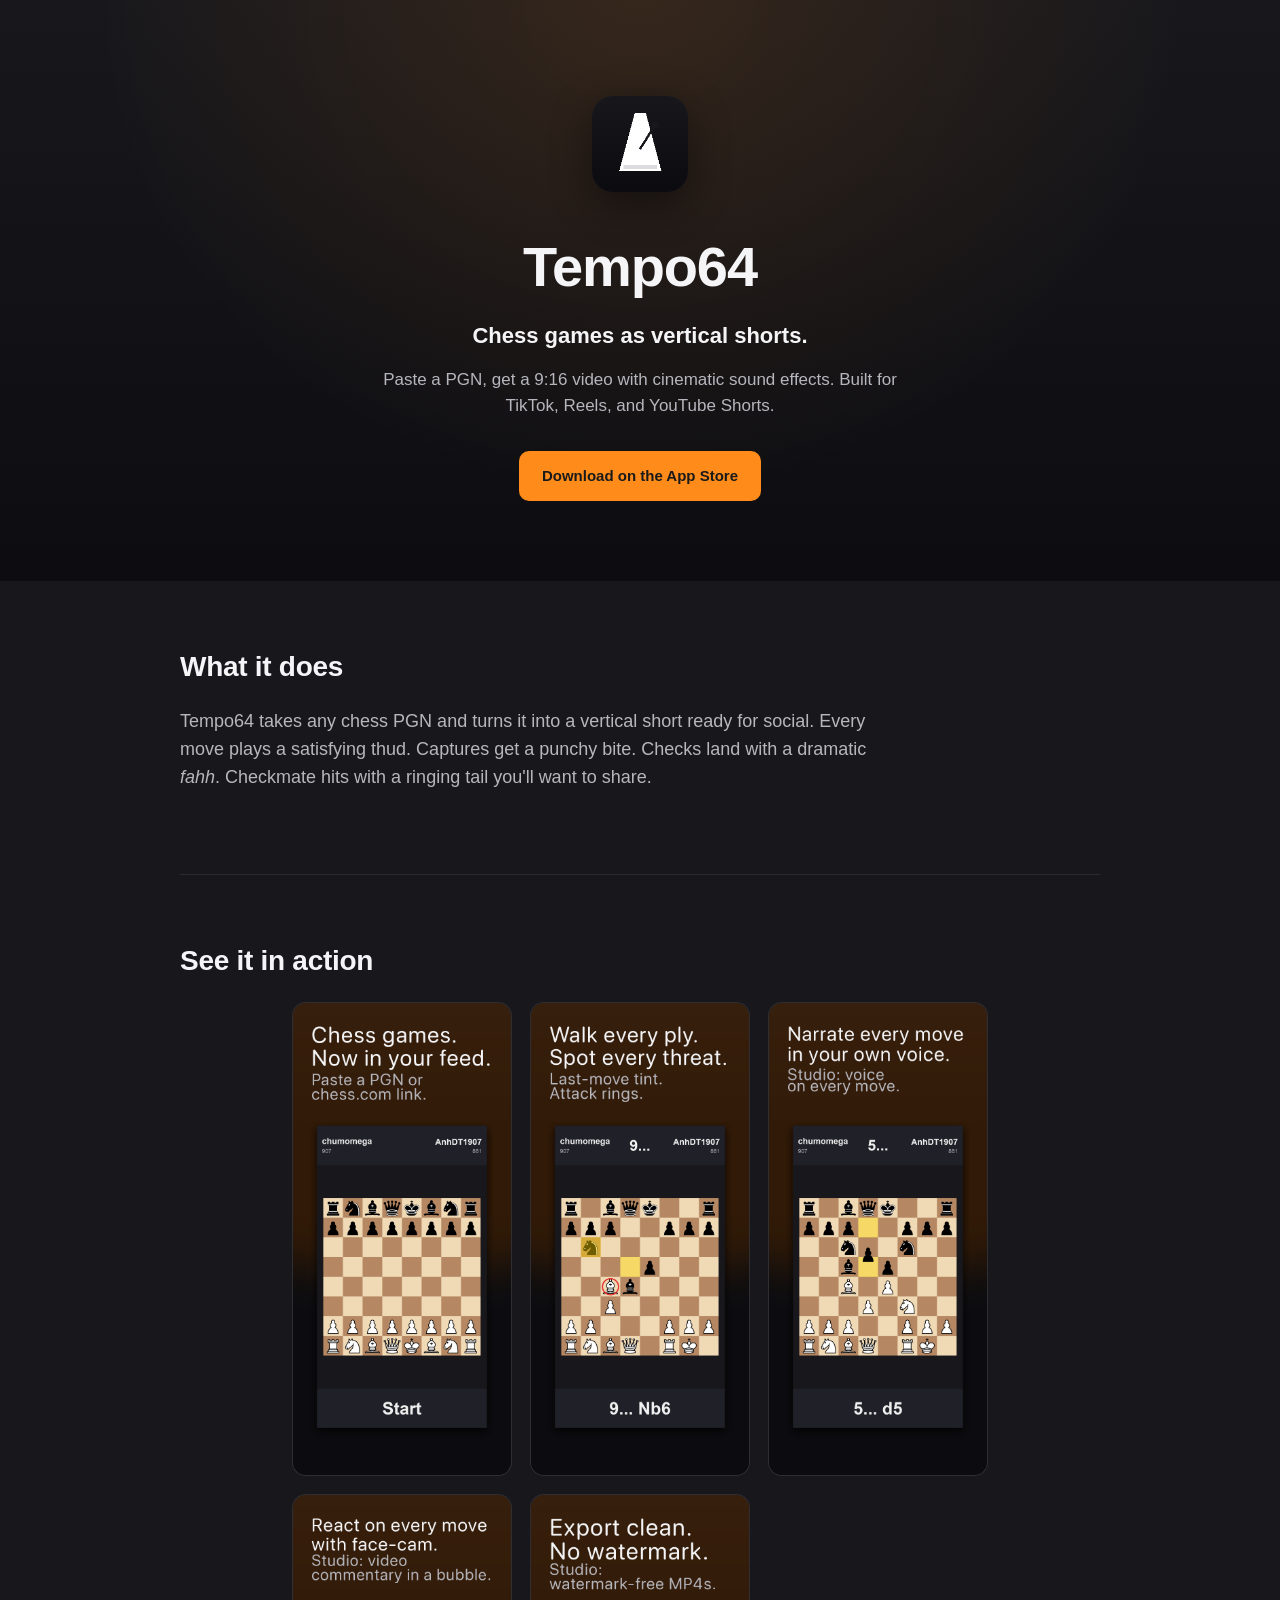
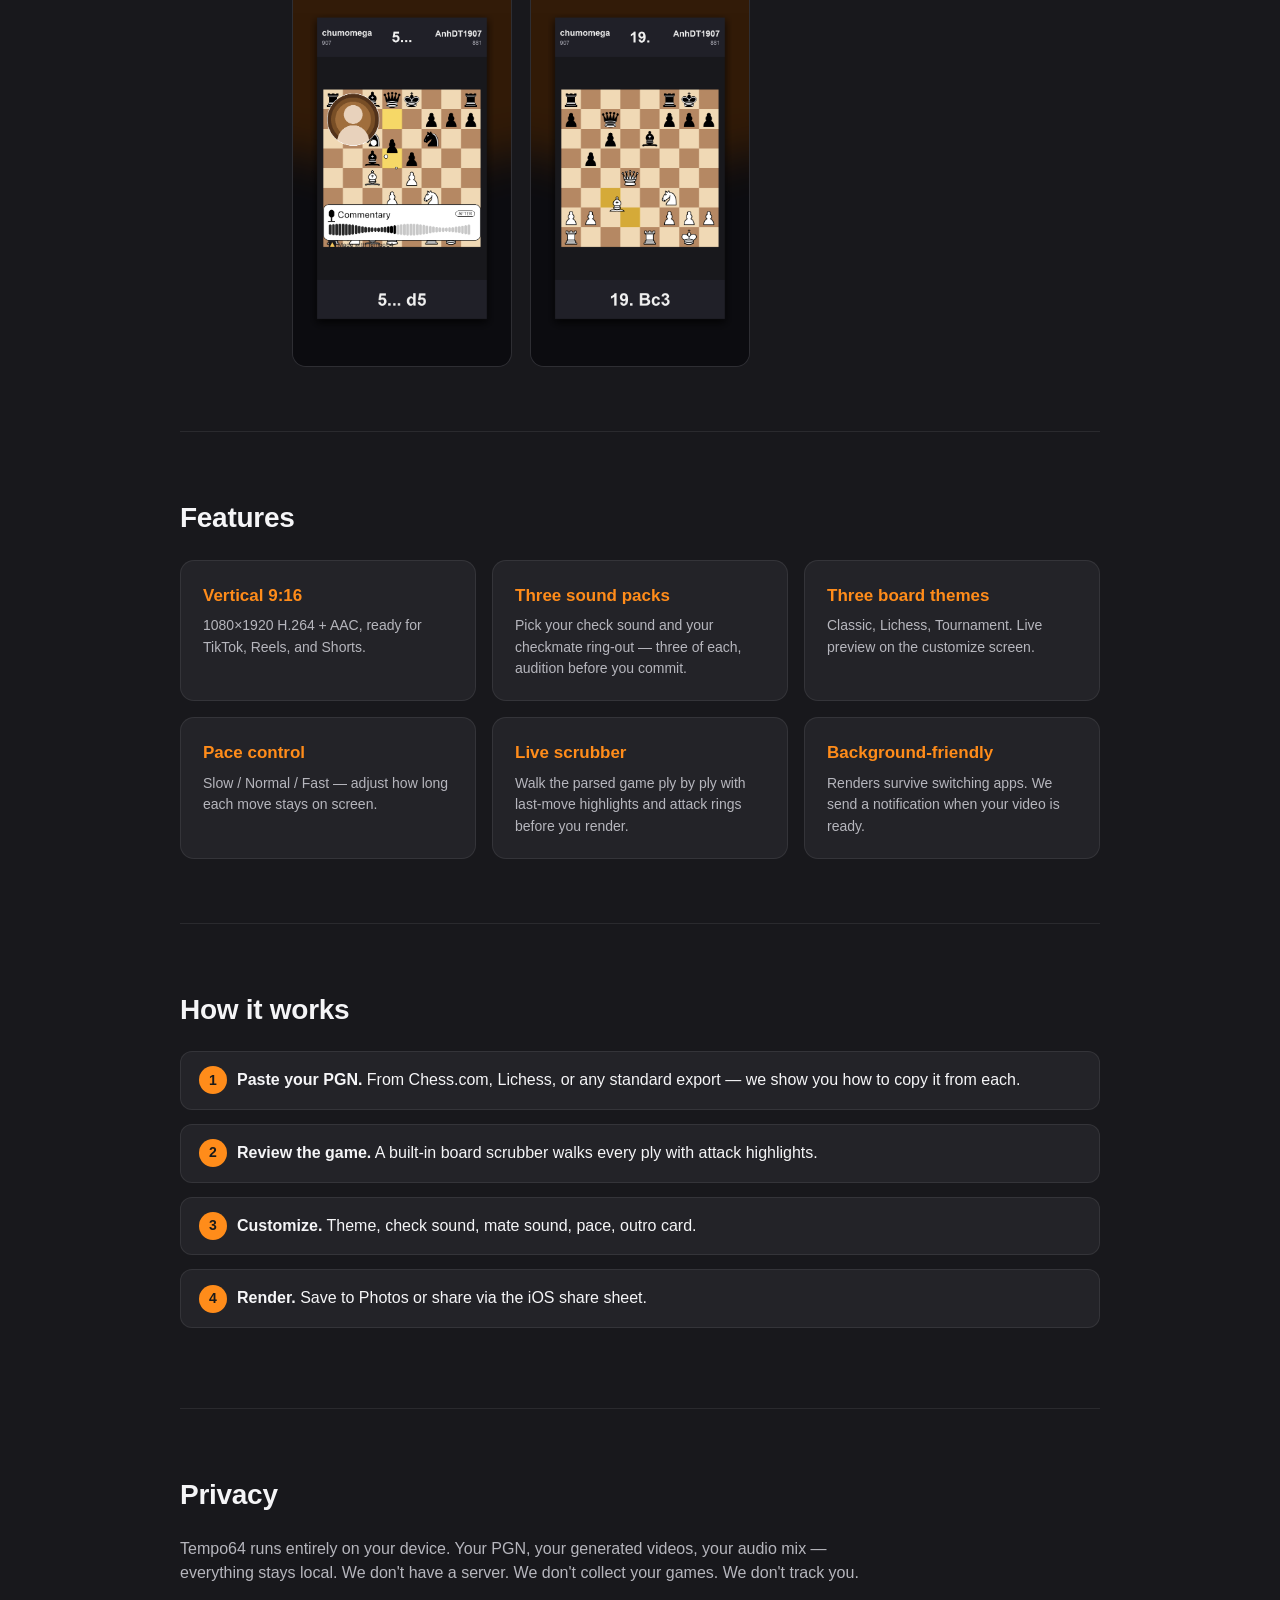
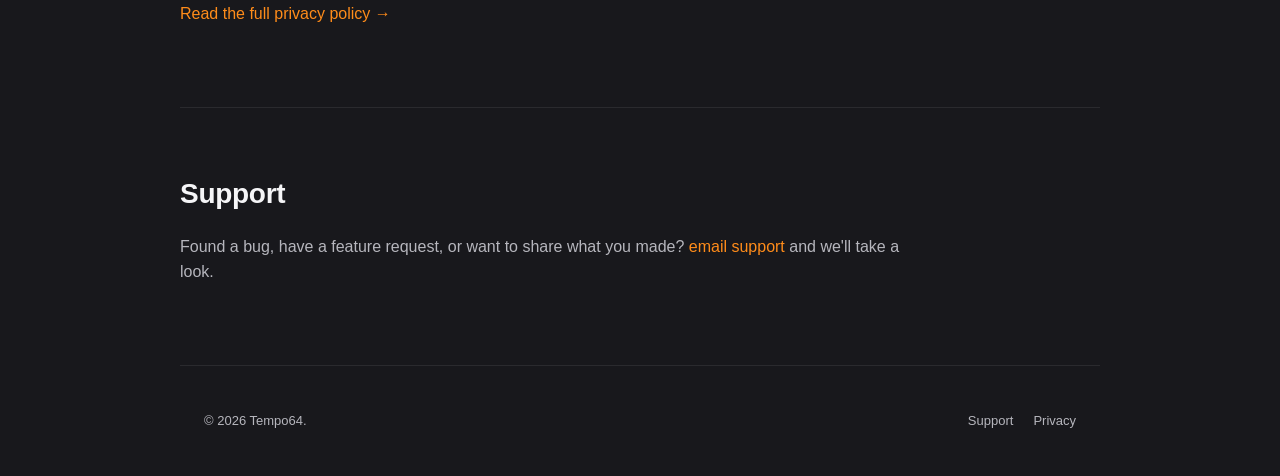
==== index.html @ d5c68d6a "Initial Tempo64 marketing site Migrated from the private tempo-ios repo so GitHub Pages can serve it" ====
<!DOCTYPE html>
<html lang="en">
<head>
  <meta charset="UTF-8" />
  <meta name="viewport" content="width=device-width, initial-scale=1.0" />
  <title>Tempo64 — Chess games as vertical shorts</title>
  <meta name="description" content="Turn any chess PGN into a vertical 9:16 short with cinematic sound effects. Built for TikTok, Reels, and YouTube Shorts." />
  <meta property="og:title" content="Tempo64 — Chess games as vertical shorts" />
  <meta property="og:description" content="Paste a PGN, customize sounds and themes, export to Photos. Make your next checkmate hit different." />
  <meta property="og:type" content="website" />
  <meta property="og:url" content="https://chumomega.github.io/tempo64-webpage/" />
  <meta property="og:image" content="https://chumomega.github.io/tempo64-webpage/screenshots/og-cover.png" />
  <meta name="twitter:card" content="summary_large_image" />
  <meta name="twitter:image" content="https://chumomega.github.io/tempo64-webpage/screenshots/og-cover.png" />
  <link rel="icon" type="image/png" href="icon.png" />
  <link rel="apple-touch-icon" href="icon.png" />
  <link rel="stylesheet" href="style.css" />
</head>
<body>
  <header class="hero">
    <div class="container hero-inner">
      <img class="logo" src="icon.png" alt="Tempo64 app icon" width="96" height="96" />
      <h1>Tempo64</h1>
      <p class="tagline">Chess games as vertical shorts.</p>
      <p class="subtitle">Paste a PGN, get a 9:16 video with cinematic sound effects. Built for TikTok, Reels, and YouTube Shorts.</p>
      <div class="cta-row">
        <a href="https://apps.apple.com/us/app/tempo64/id6764440731" class="btn btn-primary">Download on the App Store</a>
      </div>
    </div>
  </header>

  <main>
    <section class="container section">
      <h2>What it does</h2>
      <p class="lede">
        Tempo64 takes any chess PGN and turns it into a vertical short ready for social.
        Every move plays a satisfying thud. Captures get a punchy bite. Checks land with
        a dramatic <em>fahh</em>. Checkmate hits with a ringing tail you'll want to share.
      </p>
    </section>

    <section class="container section screenshots">
      <h2>See it in action</h2>
      <div class="screenshot-grid">
        <img src="screenshots/iphone-01.png" alt="Chess games. Now in your feed."
             loading="lazy" width="1284" height="2778" />
        <img src="screenshots/iphone-02.png" alt="Walk every ply. Spot every threat."
             loading="lazy" width="1284" height="2778" />
        <img src="screenshots/iphone-03.png" alt="Three themes. Three sound packs."
             loading="lazy" width="1284" height="2778" />
        <img src="screenshots/iphone-04.png" alt="Render in seconds. Leave the app."
             loading="lazy" width="1284" height="2778" />
        <img src="screenshots/iphone-05.png" alt="Make your next checkmate hit different."
             loading="lazy" width="1284" height="2778" />
      </div>
    </section>

    <section class="container section">
      <h2>Features</h2>
      <ul class="feature-grid">
        <li>
          <h3>Vertical 9:16</h3>
          <p>1080×1920 H.264 + AAC, ready for TikTok, Reels, and Shorts.</p>
        </li>
        <li>
          <h3>Three sound packs</h3>
          <p>Pick your check sound and your checkmate ring-out — three of each, audition before you commit.</p>
        </li>
        <li>
          <h3>Three board themes</h3>
          <p>Classic, Lichess, Tournament. Live preview on the customize screen.</p>
        </li>
        <li>
          <h3>Pace control</h3>
          <p>Slow / Normal / Fast — adjust how long each move stays on screen.</p>
        </li>
        <li>
          <h3>Live scrubber</h3>
          <p>Walk the parsed game ply by ply with last-move highlights and attack rings before you render.</p>
        </li>
        <li>
          <h3>Background-friendly</h3>
          <p>Renders survive switching apps. We send a notification when your video is ready.</p>
        </li>
      </ul>
    </section>

    <section class="container section">
      <h2>How it works</h2>
      <ol class="steps">
        <li><strong>Paste your PGN.</strong> From Chess.com, Lichess, or any standard export — we show you how to copy it from each.</li>
        <li><strong>Review the game.</strong> A built-in board scrubber walks every ply with attack highlights.</li>
        <li><strong>Customize.</strong> Theme, check sound, mate sound, pace, outro card.</li>
        <li><strong>Render.</strong> Save to Photos or share via the iOS share sheet.</li>
      </ol>
    </section>

    <section class="container section privacy">
      <h2>Privacy</h2>
      <p>
        Tempo64 runs entirely on your device. Your PGN, your generated videos, your audio mix —
        everything stays local. We don't have a server. We don't collect your games. We don't track you.
      </p>
      <p><a href="privacy.html">Read the full privacy policy →</a></p>
    </section>

    <section class="container section support">
      <h2>Support</h2>
      <p>
        Found a bug, have a feature request, or want to share what you made?
        <a href="mailto:chuma.okoro76@gmail.com?subject=Tempo64%20Support">email support</a>
        and we'll take a look.
      </p>
    </section>
  </main>

  <footer>
    <div class="container footer-inner">
      <p>&copy; <span id="year">2026</span> Tempo64.</p>
      <nav>
        <a href="mailto:chuma.okoro76@gmail.com?subject=Tempo64%20Support">Support</a>
        <a href="privacy.html">Privacy</a>
      </nav>
    </div>
  </footer>

  <script>
    document.getElementById('year').textContent = new Date().getFullYear();
  </script>
</body>
</html>
---- style.css ----
/* Tempo64 marketing site */

:root {
  --bg: #18181c;
  --bg-elev: #232328;
  --text: #f5f5f7;
  --text-dim: #b6b6bd;
  --accent: #ff8c1a;
  --accent-soft: rgba(255, 140, 26, 0.18);
  --border: rgba(255, 255, 255, 0.08);
}

* { box-sizing: border-box; }
html, body { margin: 0; padding: 0; }

body {
  font-family: -apple-system, BlinkMacSystemFont, "Segoe UI", Roboto, "Helvetica Neue",
               Arial, sans-serif;
  background: var(--bg);
  color: var(--text);
  line-height: 1.55;
  -webkit-font-smoothing: antialiased;
  overflow-x: hidden;
}

a { color: var(--accent); text-decoration: none; }
a:hover { text-decoration: underline; }

.container {
  max-width: 920px;
  margin: 0 auto;
  padding: 0 24px;
}

/* Hero */
.hero {
  padding: 96px 0 80px;
  background:
    radial-gradient(ellipse at top, rgba(255, 140, 26, 0.13), transparent 60%),
    linear-gradient(180deg, #18181c, #0d0d11);
  text-align: center;
}

.hero-inner .logo {
  display: inline-block;
  width: 96px; height: 96px;
  /* iOS app-icon corner radius is ~22.37% of side length. */
  border-radius: 21px;
  margin-bottom: 24px;
  box-shadow: 0 12px 40px rgba(0, 0, 0, 0.45);
}

.hero h1 {
  font-size: 56px;
  font-weight: 800;
  letter-spacing: -0.02em;
  margin: 0 0 8px;
}

.tagline {
  font-size: 22px;
  font-weight: 600;
  margin: 0 0 14px;
  color: var(--text);
}

.subtitle {
  font-size: 17px;
  color: var(--text-dim);
  max-width: 560px;
  margin: 0 auto 32px;
}

.cta-row {
  display: flex;
  gap: 12px;
  justify-content: center;
  flex-wrap: wrap;
}

.btn {
  display: inline-block;
  padding: 12px 22px;
  border-radius: 10px;
  font-weight: 600;
  font-size: 15px;
  border: 1px solid transparent;
  transition: all 0.18s ease;
}

.btn-primary {
  background: var(--accent);
  color: #1a1a1a;
}
.btn-primary:hover { background: #ffa64d; text-decoration: none; }
.btn-primary[aria-disabled="true"] { opacity: 0.7; cursor: default; }

.btn-secondary {
  background: transparent;
  color: var(--text);
  border-color: var(--border);
}
.btn-secondary:hover { background: var(--bg-elev); text-decoration: none; }

/* Sections */
.section {
  padding: 64px 0;
  border-bottom: 1px solid var(--border);
}

.section h2 {
  font-size: 28px;
  font-weight: 700;
  letter-spacing: -0.01em;
  margin: 0 0 20px;
}

.lede {
  font-size: 18px;
  color: var(--text-dim);
  max-width: 720px;
}

/* Screenshots */
.screenshot-grid {
  display: grid;
  grid-template-columns: repeat(auto-fit, minmax(180px, 220px));
  gap: 18px;
  justify-content: center;
}

.screenshot-grid img {
  width: 100%;
  height: auto;
  display: block;
  border-radius: 14px;
  border: 1px solid var(--border);
  background: #1c1c22;
}

/* Features */
.feature-grid {
  list-style: none;
  margin: 0;
  padding: 0;
  display: grid;
  grid-template-columns: repeat(auto-fit, minmax(260px, 1fr));
  gap: 16px;
}

.feature-grid li {
  background: var(--bg-elev);
  border: 1px solid var(--border);
  border-radius: 14px;
  padding: 22px 22px 20px;
}

.feature-grid h3 {
  margin: 0 0 6px;
  font-size: 17px;
  font-weight: 600;
  color: var(--accent);
}

.feature-grid p {
  margin: 0;
  font-size: 14px;
  color: var(--text-dim);
}

/* Steps */
.steps {
  padding-left: 0;
  list-style: none;
  counter-reset: steps;
  display: grid;
  gap: 14px;
}

.steps li {
  position: relative;
  padding: 16px 18px 16px 56px;
  background: var(--bg-elev);
  border: 1px solid var(--border);
  border-radius: 12px;
  counter-increment: steps;
}

.steps li::before {
  content: counter(steps);
  position: absolute;
  left: 18px;
  top: 50%;
  transform: translateY(-50%);
  width: 28px; height: 28px;
  background: var(--accent);
  color: #1a1a1a;
  border-radius: 50%;
  display: flex;
  align-items: center;
  justify-content: center;
  font-weight: 700;
  font-size: 14px;
}

/* Privacy + support */
.privacy p, .support p {
  font-size: 16px;
  color: var(--text-dim);
  max-width: 720px;
}

/* Footer */
footer {
  padding: 32px 0;
  font-size: 13px;
  color: var(--text-dim);
}

.footer-inner {
  display: flex;
  justify-content: space-between;
  align-items: center;
  flex-wrap: wrap;
  gap: 12px;
}

footer nav { display: flex; gap: 20px; }
footer nav a { color: var(--text-dim); }
footer nav a:hover { color: var(--accent); }

/* Mobile */
@media (max-width: 600px) {
  .hero { padding: 64px 0 56px; }
  .hero h1 { font-size: 40px; }
  .tagline { font-size: 18px; }
  .subtitle { font-size: 15px; }
  .section { padding: 48px 0; }
  .section h2 { font-size: 24px; }

  /* Screenshots → horizontal snap-scroll carousel.
     Negative margin lets cards bleed to the screen edge for an
     App-Store-style preview; padding restores the gutter. */
  .screenshot-grid {
    display: flex;
    grid-template-columns: none;
    overflow-x: auto;
    scroll-snap-type: x mandatory;
    -webkit-overflow-scrolling: touch;
    gap: 14px;
    padding: 4px 24px 12px;
    margin: 0 -24px;
    justify-content: flex-start;
  }
  .screenshot-grid img {
    flex: 0 0 200px;
    scroll-snap-align: center;
    width: 200px;
  }

  .footer-inner {
    justify-content: center;
    text-align: center;
  }
  footer nav { justify-content: center; }
}
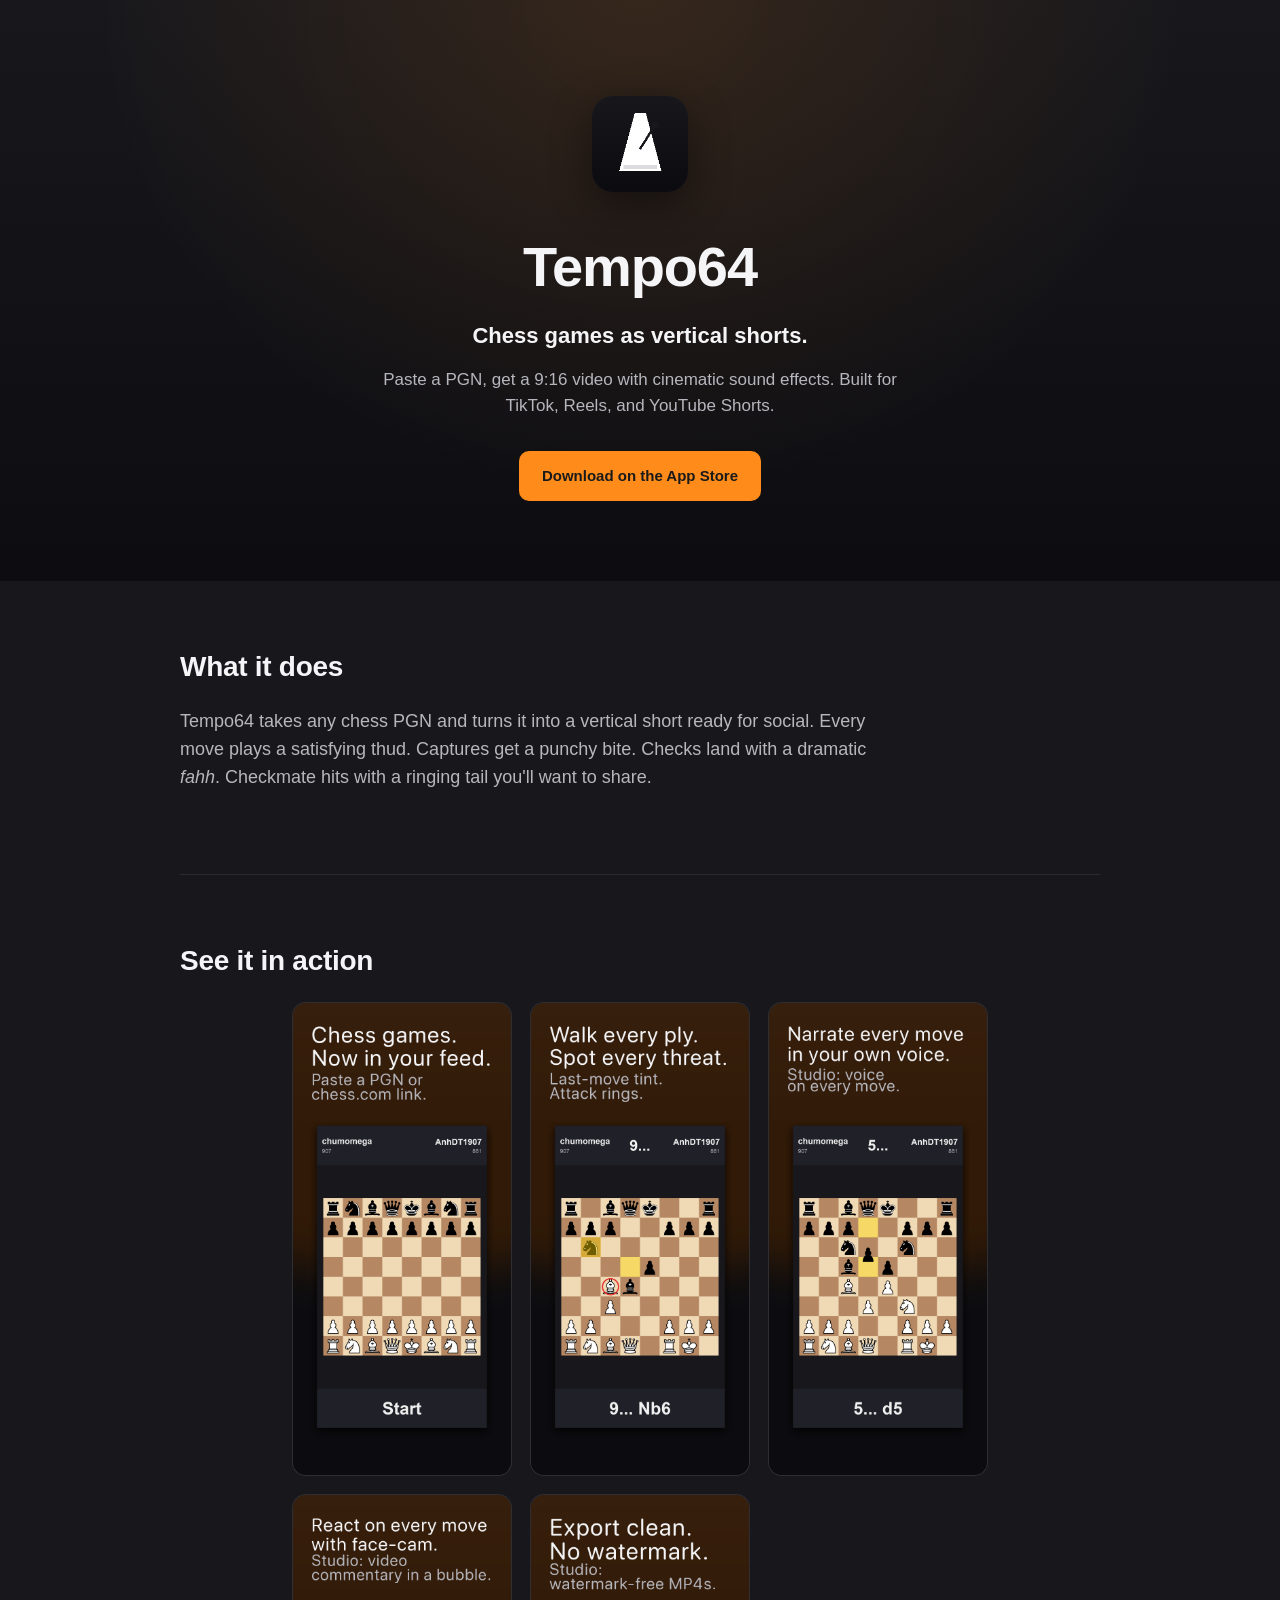
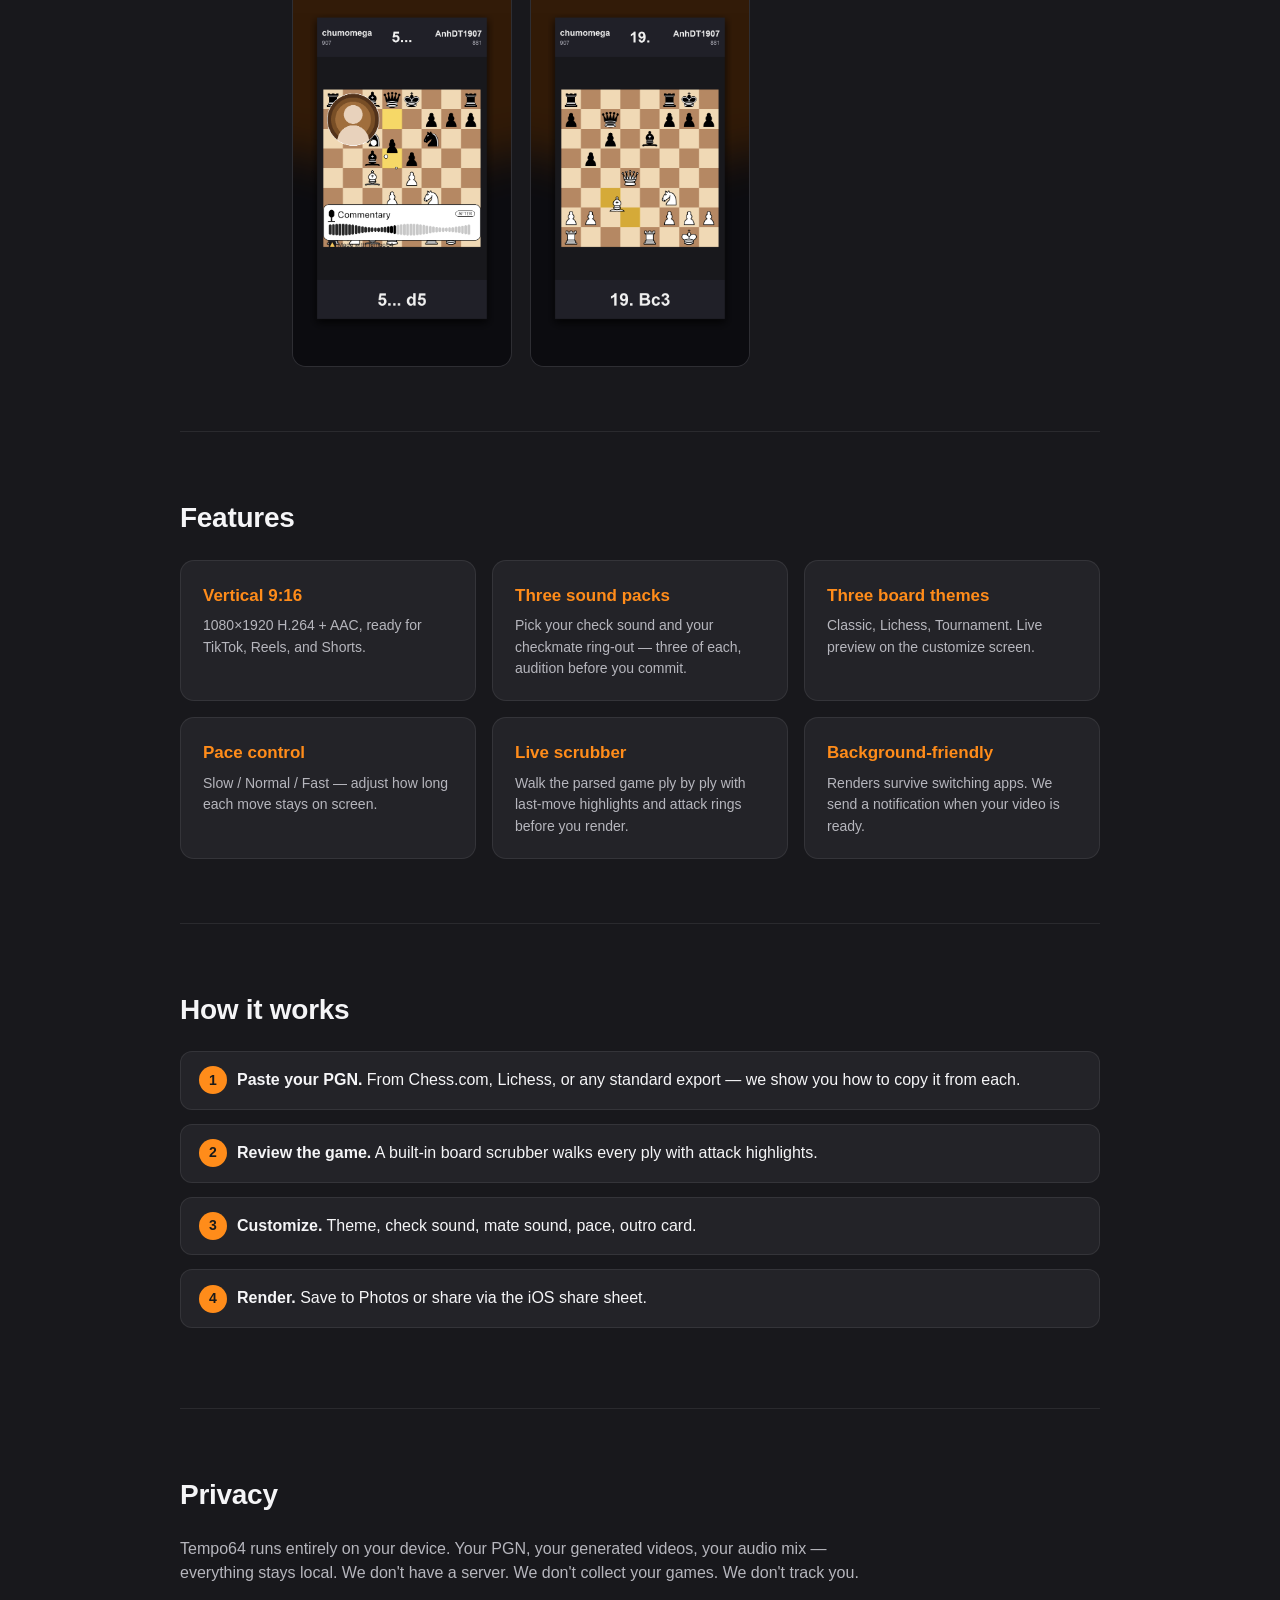
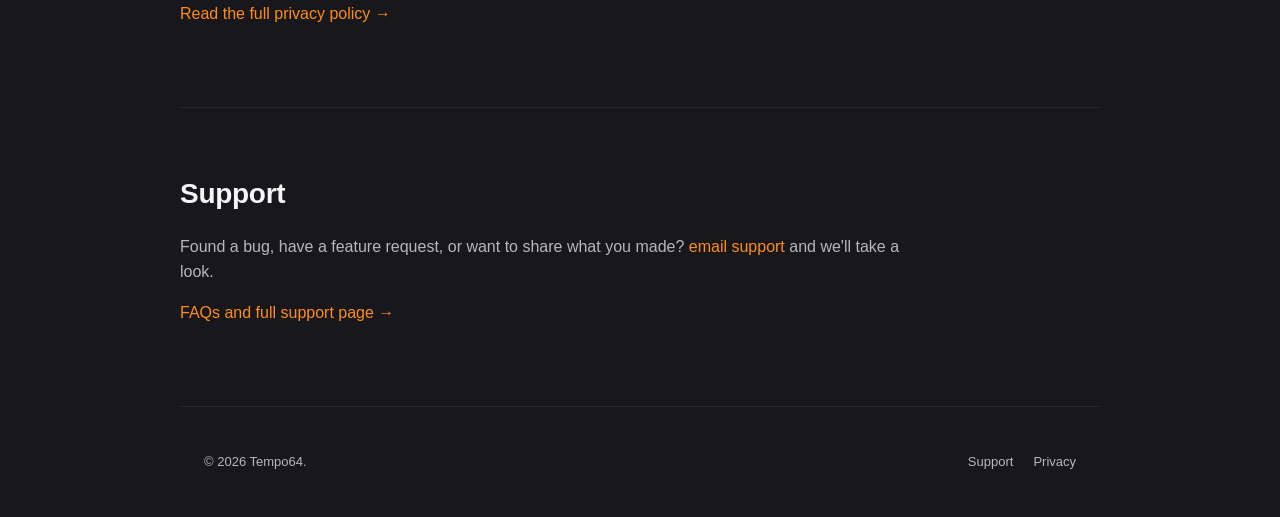
==== commit 5d428f98: "Add support.html with FAQs for App Store Support URL Apple rejected the prior Support URL (github.co" ====
--- a/index.html
+++ b/index.html
@@ -111,6 +111,7 @@
         <a href="mailto:chuma.okoro76@gmail.com?subject=Tempo64%20Support">email support</a>
         and we'll take a look.
       </p>
+      <p><a href="support.html">FAQs and full support page →</a></p>
     </section>
   </main>
 
@@ -118,7 +119,7 @@
     <div class="container footer-inner">
       <p>&copy; <span id="year">2026</span> Tempo64.</p>
       <nav>
-        <a href="mailto:chuma.okoro76@gmail.com?subject=Tempo64%20Support">Support</a>
+        <a href="support.html">Support</a>
         <a href="privacy.html">Privacy</a>
       </nav>
     </div>
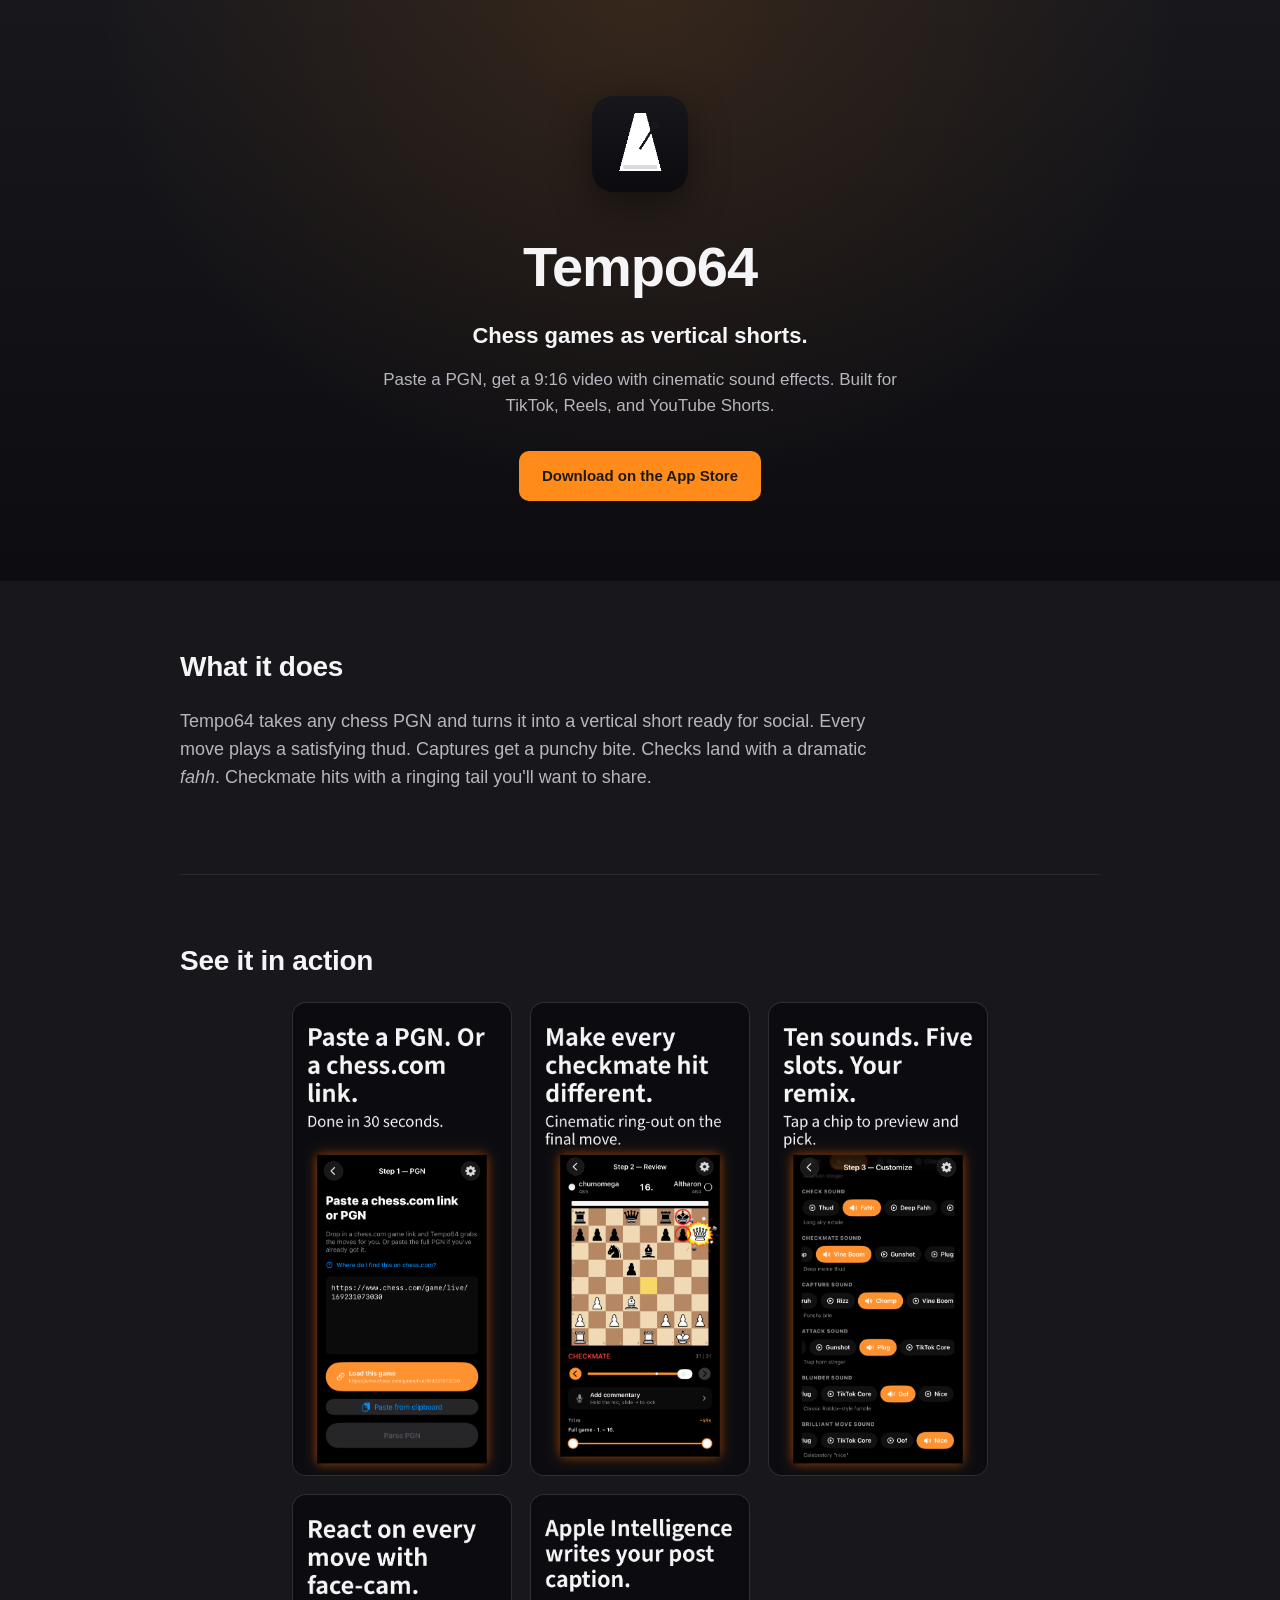
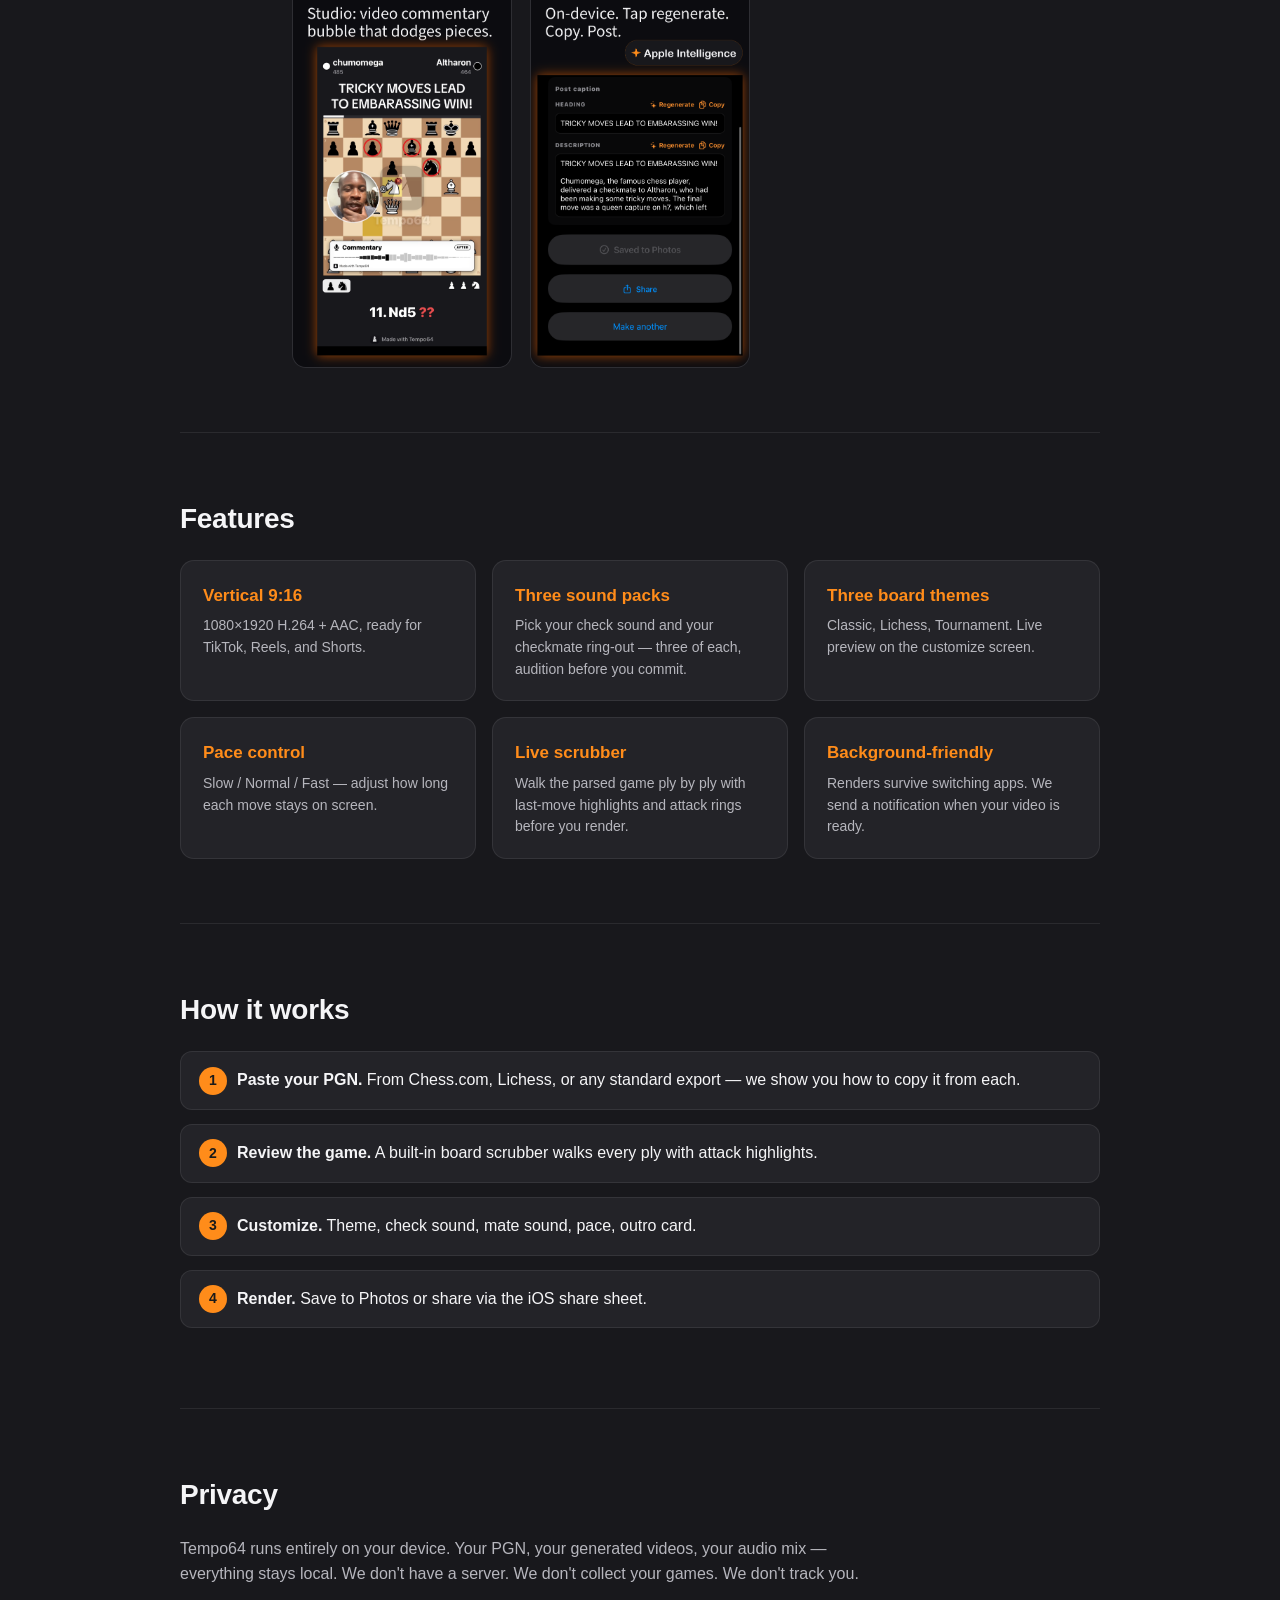
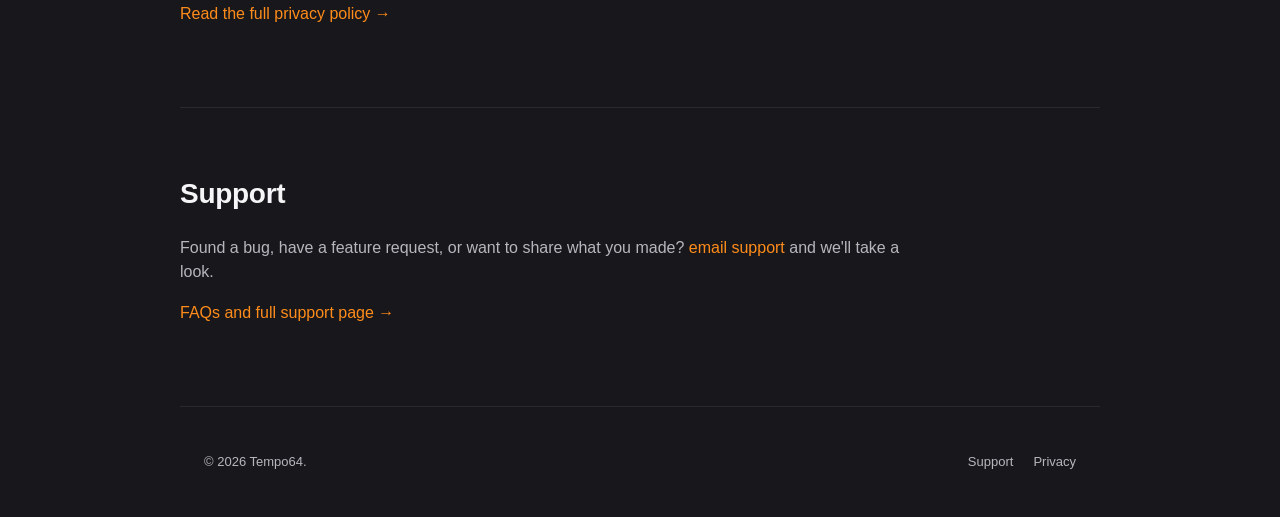
==== commit df8a47dd: "Refresh iPhone screenshots with the latest marketing renders Replaced iphone-01..05 with the v1.8 ma" ====
--- a/index.html
+++ b/index.html
@@ -42,16 +42,16 @@
     <section class="container section screenshots">
       <h2>See it in action</h2>
       <div class="screenshot-grid">
-        <img src="screenshots/iphone-01.png" alt="Chess games. Now in your feed."
-             loading="lazy" width="1284" height="2778" />
-        <img src="screenshots/iphone-02.png" alt="Walk every ply. Spot every threat."
-             loading="lazy" width="1284" height="2778" />
-        <img src="screenshots/iphone-03.png" alt="Three themes. Three sound packs."
-             loading="lazy" width="1284" height="2778" />
-        <img src="screenshots/iphone-04.png" alt="Render in seconds. Leave the app."
-             loading="lazy" width="1284" height="2778" />
-        <img src="screenshots/iphone-05.png" alt="Make your next checkmate hit different."
-             loading="lazy" width="1284" height="2778" />
+        <img src="screenshots/iphone-01.png" alt="Paste a PGN. Or a chess.com link."
+             loading="lazy" width="1242" height="2688" />
+        <img src="screenshots/iphone-02.png" alt="Make every checkmate hit different."
+             loading="lazy" width="1242" height="2688" />
+        <img src="screenshots/iphone-03.png" alt="Ten sounds. Five slots. Your remix."
+             loading="lazy" width="1242" height="2688" />
+        <img src="screenshots/iphone-04.png" alt="React on every move with face-cam."
+             loading="lazy" width="1242" height="2688" />
+        <img src="screenshots/iphone-05.png" alt="Apple Intelligence writes your post caption."
+             loading="lazy" width="1242" height="2688" />
       </div>
     </section>
 
@@ -108,7 +108,7 @@
       <h2>Support</h2>
       <p>
         Found a bug, have a feature request, or want to share what you made?
-        <a href="mailto:chuma.okoro76@gmail.com?subject=Tempo64%20Support">email support</a>
+        <a href="mailto:chumomega@icloud.com?subject=Tempo64%20Support">email support</a>
         and we'll take a look.
       </p>
       <p><a href="support.html">FAQs and full support page →</a></p>
--- a/style.css
+++ b/style.css
@@ -231,6 +231,8 @@
 
 /* Mobile */
 @media (max-width: 600px) {
+  .container { padding: 0 32px; }
+
   .hero { padding: 64px 0 56px; }
   .hero h1 { font-size: 40px; }
   .tagline { font-size: 18px; }
@@ -248,8 +250,8 @@
     scroll-snap-type: x mandatory;
     -webkit-overflow-scrolling: touch;
     gap: 14px;
-    padding: 4px 24px 12px;
-    margin: 0 -24px;
+    padding: 4px 32px 12px;
+    margin: 0 -32px;
     justify-content: flex-start;
   }
   .screenshot-grid img {
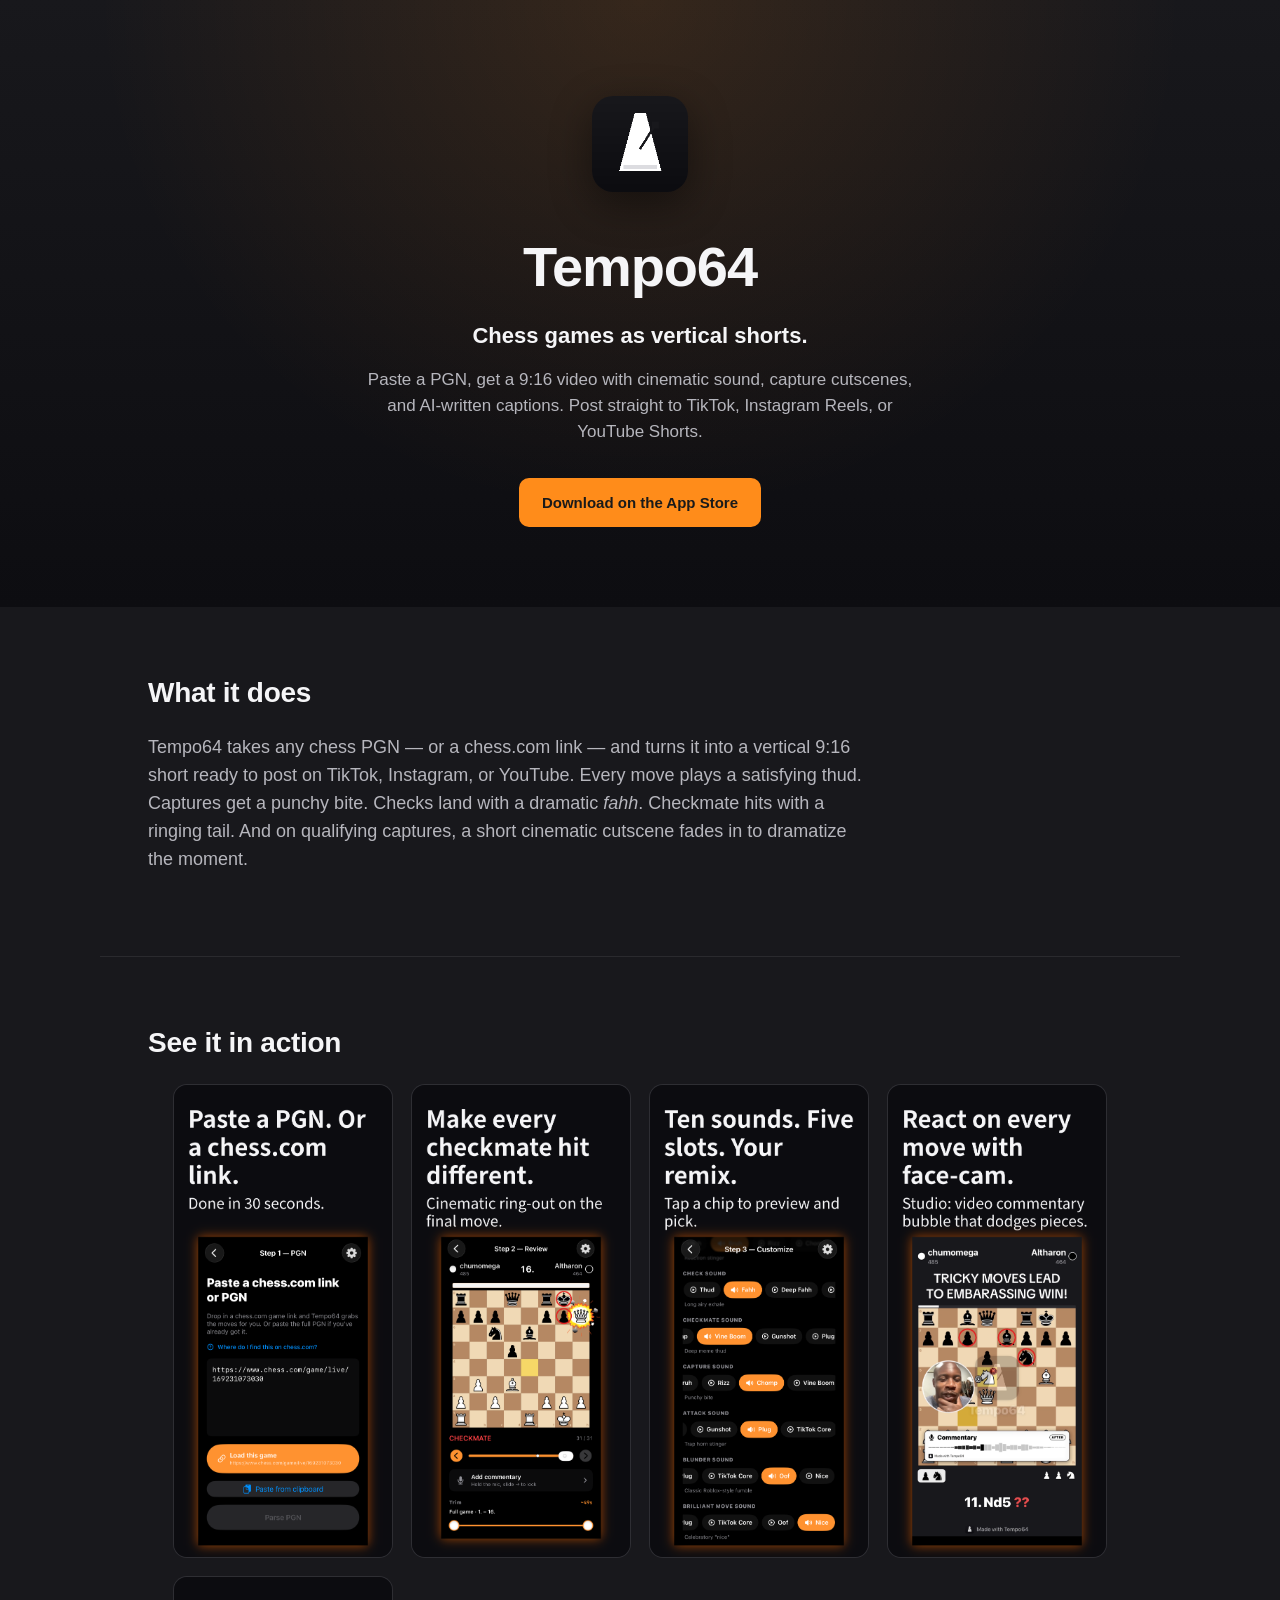
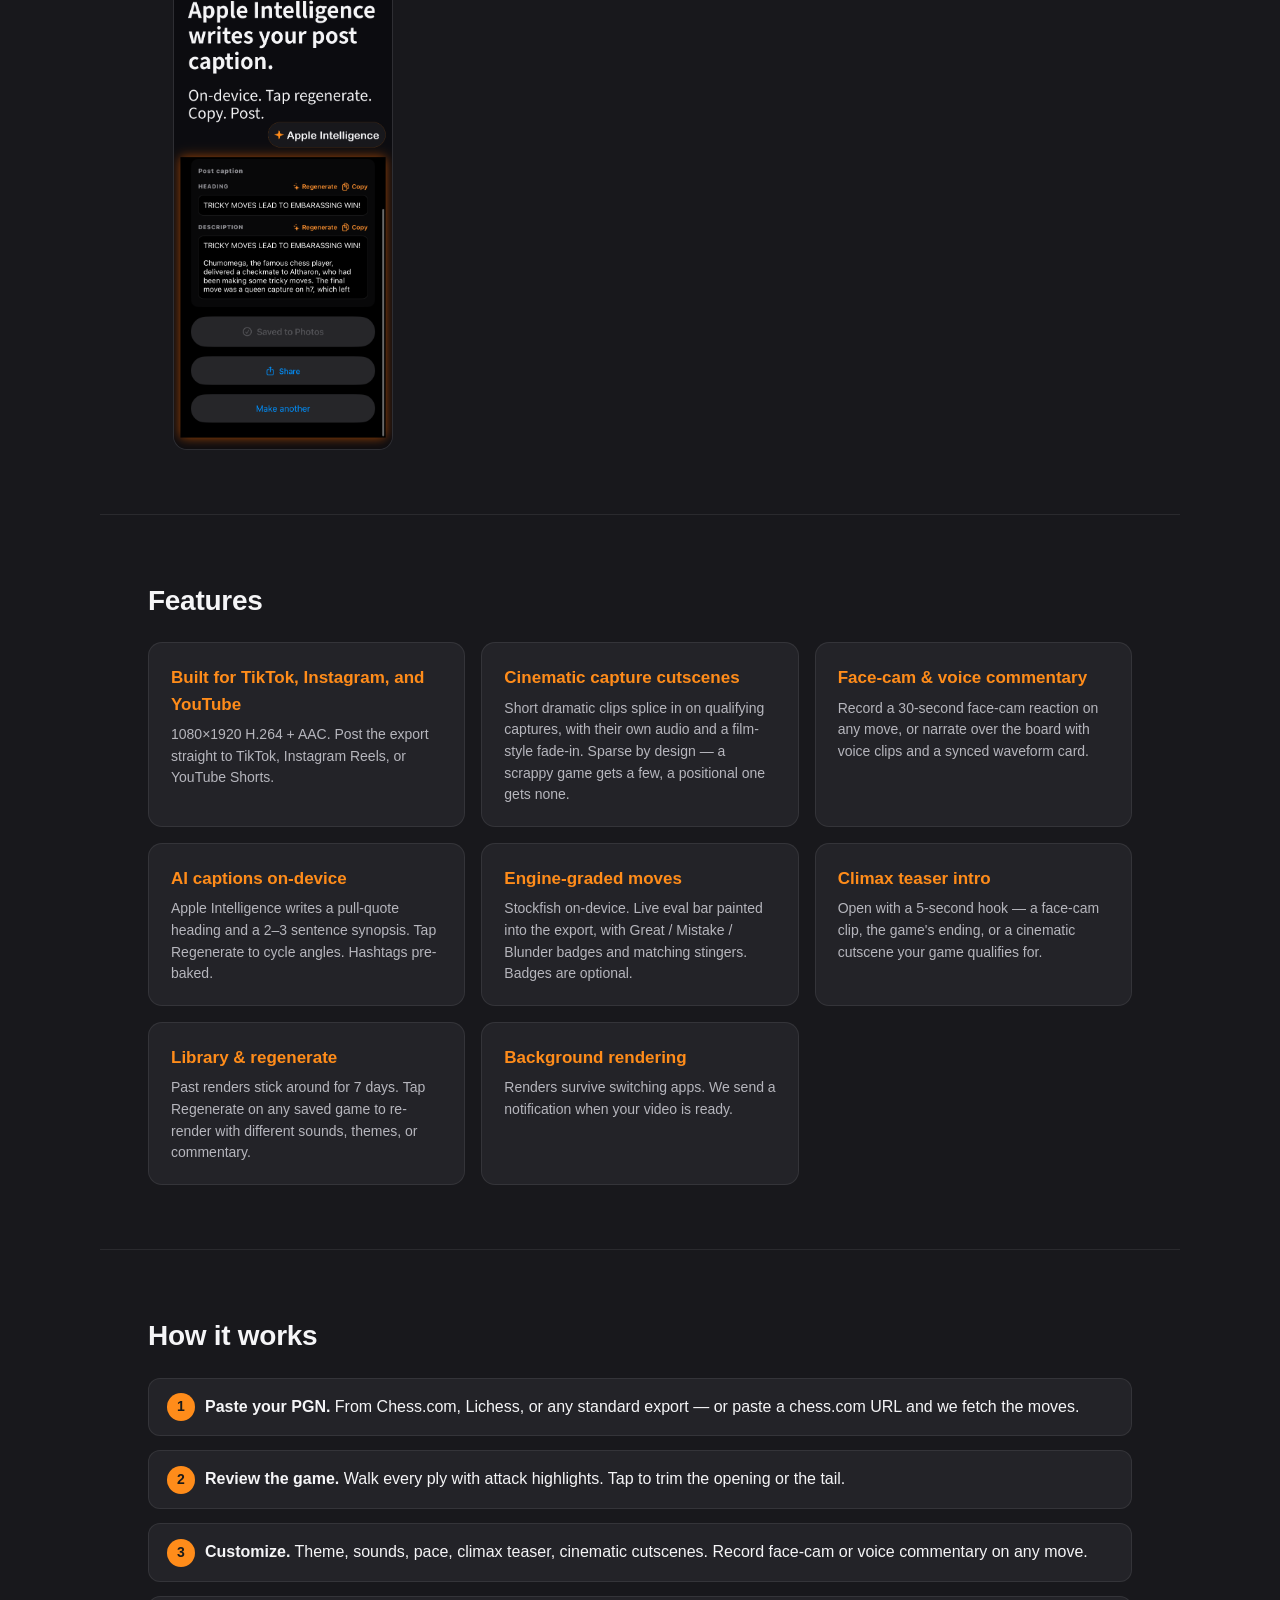
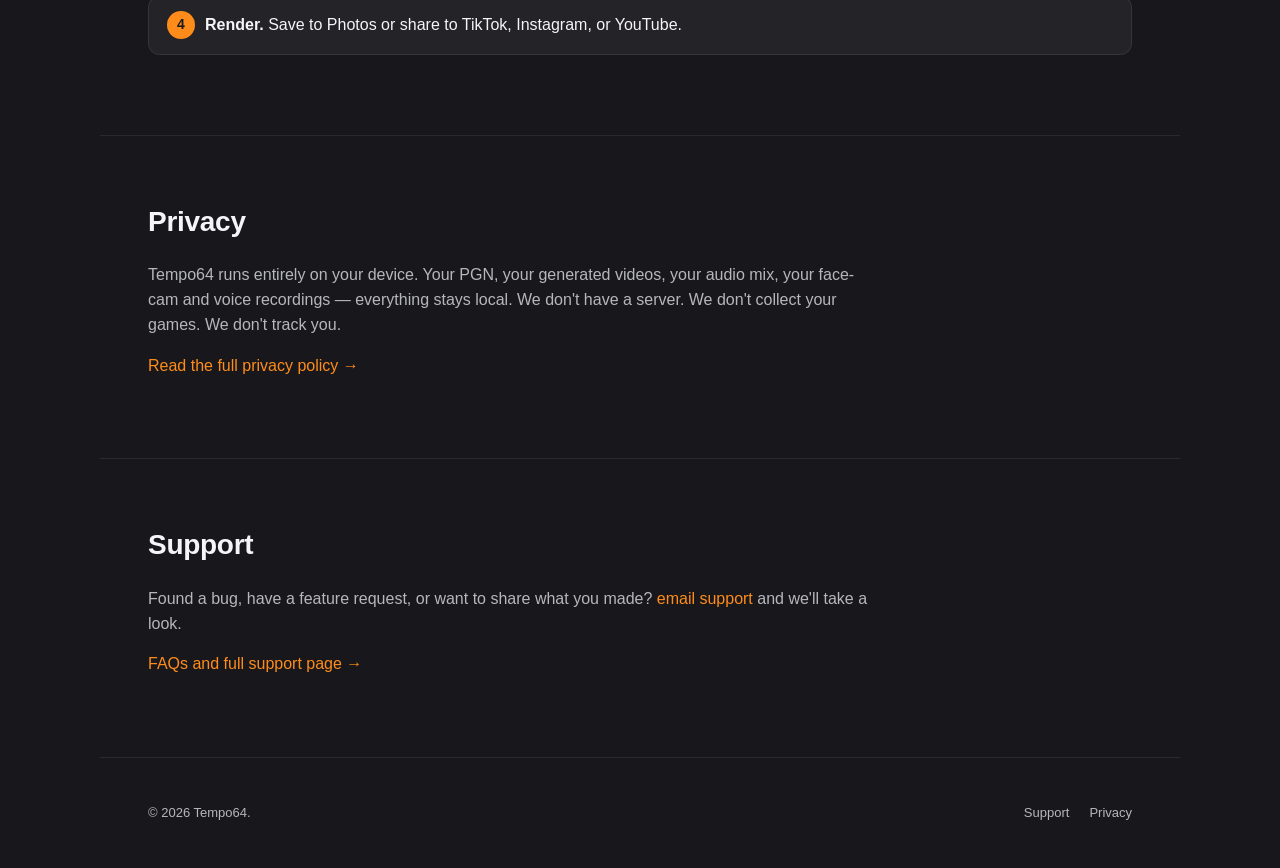
==== commit 287e0449: "v1.10 — capture cutscenes + lead with TikTok / Instagram / YouTube Marketing copy reframed to lead w" ====
--- a/index.html
+++ b/index.html
@@ -3,10 +3,10 @@
 <head>
   <meta charset="UTF-8" />
   <meta name="viewport" content="width=device-width, initial-scale=1.0" />
-  <title>Tempo64 — Chess games as vertical shorts</title>
-  <meta name="description" content="Turn any chess PGN into a vertical 9:16 short with cinematic sound effects. Built for TikTok, Reels, and YouTube Shorts." />
-  <meta property="og:title" content="Tempo64 — Chess games as vertical shorts" />
-  <meta property="og:description" content="Paste a PGN, customize sounds and themes, export to Photos. Make your next checkmate hit different." />
+  <title>Tempo64 — Chess games as vertical shorts for TikTok, Instagram, and YouTube</title>
+  <meta name="description" content="Turn any chess PGN into a vertical 9:16 short with cinematic sound, capture cutscenes, and AI-written captions. Built for TikTok, Instagram, and YouTube." />
+  <meta property="og:title" content="Tempo64 — Chess games as vertical shorts for TikTok, Instagram, and YouTube" />
+  <meta property="og:description" content="Paste a PGN, get a 9:16 video with cinematic sound, capture cutscenes, and AI-written captions. Post straight to TikTok, Instagram Reels, or YouTube Shorts." />
   <meta property="og:type" content="website" />
   <meta property="og:url" content="https://chumomega.github.io/tempo64-webpage/" />
   <meta property="og:image" content="https://chumomega.github.io/tempo64-webpage/screenshots/og-cover.png" />
@@ -22,7 +22,7 @@
       <img class="logo" src="icon.png" alt="Tempo64 app icon" width="96" height="96" />
       <h1>Tempo64</h1>
       <p class="tagline">Chess games as vertical shorts.</p>
-      <p class="subtitle">Paste a PGN, get a 9:16 video with cinematic sound effects. Built for TikTok, Reels, and YouTube Shorts.</p>
+      <p class="subtitle">Paste a PGN, get a 9:16 video with cinematic sound, capture cutscenes, and AI-written captions. Post straight to TikTok, Instagram Reels, or YouTube Shorts.</p>
       <div class="cta-row">
         <a href="https://apps.apple.com/us/app/tempo64/id6764440731" class="btn btn-primary">Download on the App Store</a>
       </div>
@@ -33,9 +33,11 @@
     <section class="container section">
       <h2>What it does</h2>
       <p class="lede">
-        Tempo64 takes any chess PGN and turns it into a vertical short ready for social.
-        Every move plays a satisfying thud. Captures get a punchy bite. Checks land with
-        a dramatic <em>fahh</em>. Checkmate hits with a ringing tail you'll want to share.
+        Tempo64 takes any chess PGN — or a chess.com link — and turns it into a vertical 9:16
+        short ready to post on TikTok, Instagram, or YouTube. Every move plays a satisfying
+        thud. Captures get a punchy bite. Checks land with a dramatic <em>fahh</em>.
+        Checkmate hits with a ringing tail. And on qualifying captures, a short cinematic
+        cutscene fades in to dramatize the moment.
       </p>
     </section>
 
@@ -46,7 +48,7 @@
              loading="lazy" width="1242" height="2688" />
         <img src="screenshots/iphone-02.png" alt="Make every checkmate hit different."
              loading="lazy" width="1242" height="2688" />
-        <img src="screenshots/iphone-03.png" alt="Ten sounds. Five slots. Your remix."
+        <img src="screenshots/iphone-03.png" alt="Ten sounds. Seven slots. Your remix."
              loading="lazy" width="1242" height="2688" />
         <img src="screenshots/iphone-04.png" alt="React on every move with face-cam."
              loading="lazy" width="1242" height="2688" />
@@ -59,27 +61,35 @@
       <h2>Features</h2>
       <ul class="feature-grid">
         <li>
-          <h3>Vertical 9:16</h3>
-          <p>1080×1920 H.264 + AAC, ready for TikTok, Reels, and Shorts.</p>
+          <h3>Built for TikTok, Instagram, and YouTube</h3>
+          <p>1080×1920 H.264 + AAC. Post the export straight to TikTok, Instagram Reels, or YouTube Shorts.</p>
         </li>
         <li>
-          <h3>Three sound packs</h3>
-          <p>Pick your check sound and your checkmate ring-out — three of each, audition before you commit.</p>
+          <h3>Cinematic capture cutscenes</h3>
+          <p>Short dramatic clips splice in on qualifying captures, with their own audio and a film-style fade-in. Sparse by design — a scrappy game gets a few, a positional one gets none.</p>
         </li>
         <li>
-          <h3>Three board themes</h3>
-          <p>Classic, Lichess, Tournament. Live preview on the customize screen.</p>
+          <h3>Face-cam &amp; voice commentary</h3>
+          <p>Record a 30-second face-cam reaction on any move, or narrate over the board with voice clips and a synced waveform card.</p>
         </li>
         <li>
-          <h3>Pace control</h3>
-          <p>Slow / Normal / Fast — adjust how long each move stays on screen.</p>
+          <h3>AI captions on-device</h3>
+          <p>Apple Intelligence writes a pull-quote heading and a 2–3 sentence synopsis. Tap Regenerate to cycle angles. Hashtags pre-baked.</p>
         </li>
         <li>
-          <h3>Live scrubber</h3>
-          <p>Walk the parsed game ply by ply with last-move highlights and attack rings before you render.</p>
+          <h3>Engine-graded moves</h3>
+          <p>Stockfish on-device. Live eval bar painted into the export, with Great / Mistake / Blunder badges and matching stingers. Badges are optional.</p>
         </li>
         <li>
-          <h3>Background-friendly</h3>
+          <h3>Climax teaser intro</h3>
+          <p>Open with a 5-second hook — a face-cam clip, the game's ending, or a cinematic cutscene your game qualifies for.</p>
+        </li>
+        <li>
+          <h3>Library &amp; regenerate</h3>
+          <p>Past renders stick around for 7 days. Tap Regenerate on any saved game to re-render with different sounds, themes, or commentary.</p>
+        </li>
+        <li>
+          <h3>Background rendering</h3>
           <p>Renders survive switching apps. We send a notification when your video is ready.</p>
         </li>
       </ul>
@@ -88,18 +98,19 @@
     <section class="container section">
       <h2>How it works</h2>
       <ol class="steps">
-        <li><strong>Paste your PGN.</strong> From Chess.com, Lichess, or any standard export — we show you how to copy it from each.</li>
-        <li><strong>Review the game.</strong> A built-in board scrubber walks every ply with attack highlights.</li>
-        <li><strong>Customize.</strong> Theme, check sound, mate sound, pace, outro card.</li>
-        <li><strong>Render.</strong> Save to Photos or share via the iOS share sheet.</li>
+        <li><strong>Paste your PGN.</strong> From Chess.com, Lichess, or any standard export — or paste a chess.com URL and we fetch the moves.</li>
+        <li><strong>Review the game.</strong> Walk every ply with attack highlights. Tap to trim the opening or the tail.</li>
+        <li><strong>Customize.</strong> Theme, sounds, pace, climax teaser, cinematic cutscenes. Record face-cam or voice commentary on any move.</li>
+        <li><strong>Render.</strong> Save to Photos or share to TikTok, Instagram, or YouTube.</li>
       </ol>
     </section>
 
     <section class="container section privacy">
       <h2>Privacy</h2>
       <p>
-        Tempo64 runs entirely on your device. Your PGN, your generated videos, your audio mix —
-        everything stays local. We don't have a server. We don't collect your games. We don't track you.
+        Tempo64 runs entirely on your device. Your PGN, your generated videos, your audio mix,
+        your face-cam and voice recordings — everything stays local. We don't have a server.
+        We don't collect your games. We don't track you.
       </p>
       <p><a href="privacy.html">Read the full privacy policy →</a></p>
     </section>
--- a/style.css
+++ b/style.css
@@ -27,9 +27,9 @@
 a:hover { text-decoration: underline; }
 
 .container {
-  max-width: 920px;
+  max-width: 1080px;
   margin: 0 auto;
-  padding: 0 24px;
+  padding: 0 clamp(24px, 4vw, 48px);
 }
 
 /* Hero */
@@ -104,7 +104,7 @@
 
 /* Sections */
 .section {
-  padding: 64px 0;
+  padding-block: 64px;
   border-bottom: 1px solid var(--border);
 }
 
@@ -231,13 +231,11 @@
 
 /* Mobile */
 @media (max-width: 600px) {
-  .container { padding: 0 32px; }
-
   .hero { padding: 64px 0 56px; }
   .hero h1 { font-size: 40px; }
   .tagline { font-size: 18px; }
   .subtitle { font-size: 15px; }
-  .section { padding: 48px 0; }
+  .section { padding-block: 48px; }
   .section h2 { font-size: 24px; }
 
   /* Screenshots → horizontal snap-scroll carousel.
@@ -250,8 +248,8 @@
     scroll-snap-type: x mandatory;
     -webkit-overflow-scrolling: touch;
     gap: 14px;
-    padding: 4px 32px 12px;
-    margin: 0 -32px;
+    padding: 4px clamp(24px, 4vw, 48px) 12px;
+    margin: 0 calc(-1 * clamp(24px, 4vw, 48px));
     justify-content: flex-start;
   }
   .screenshot-grid img {
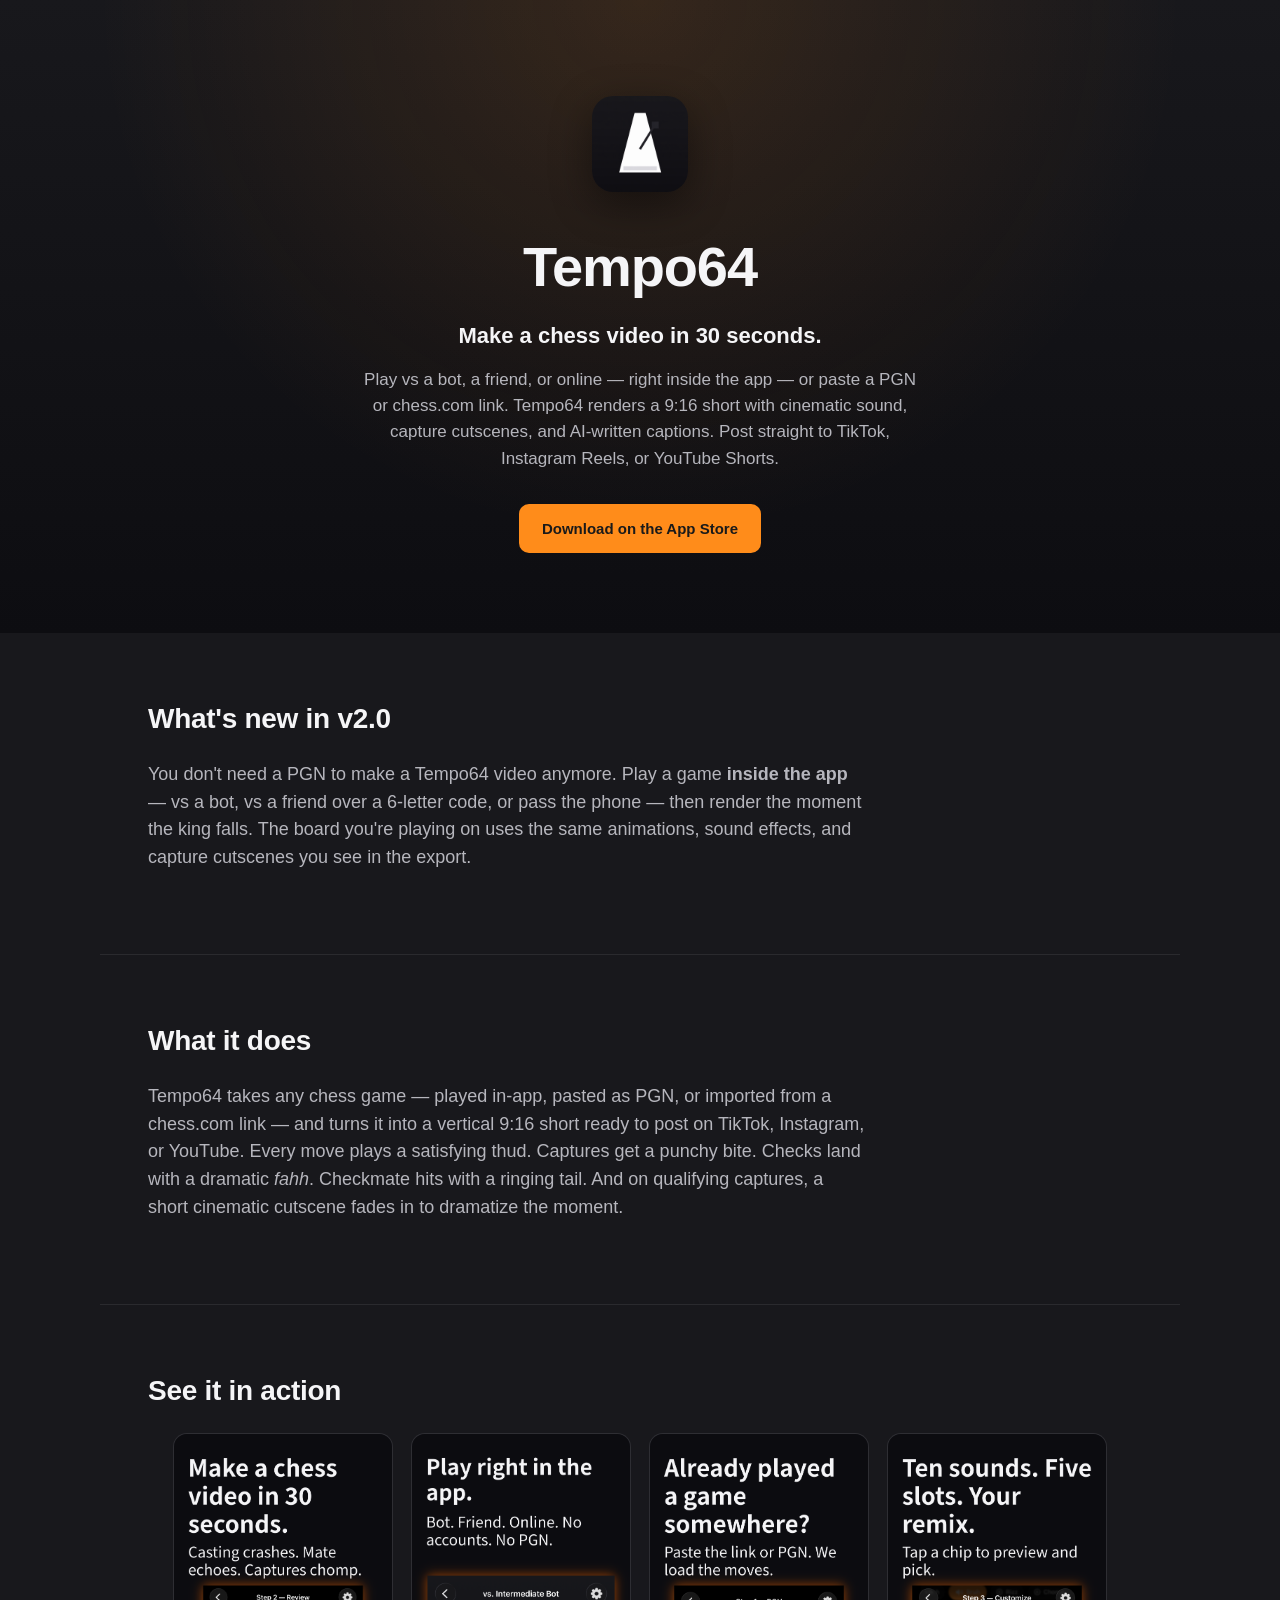
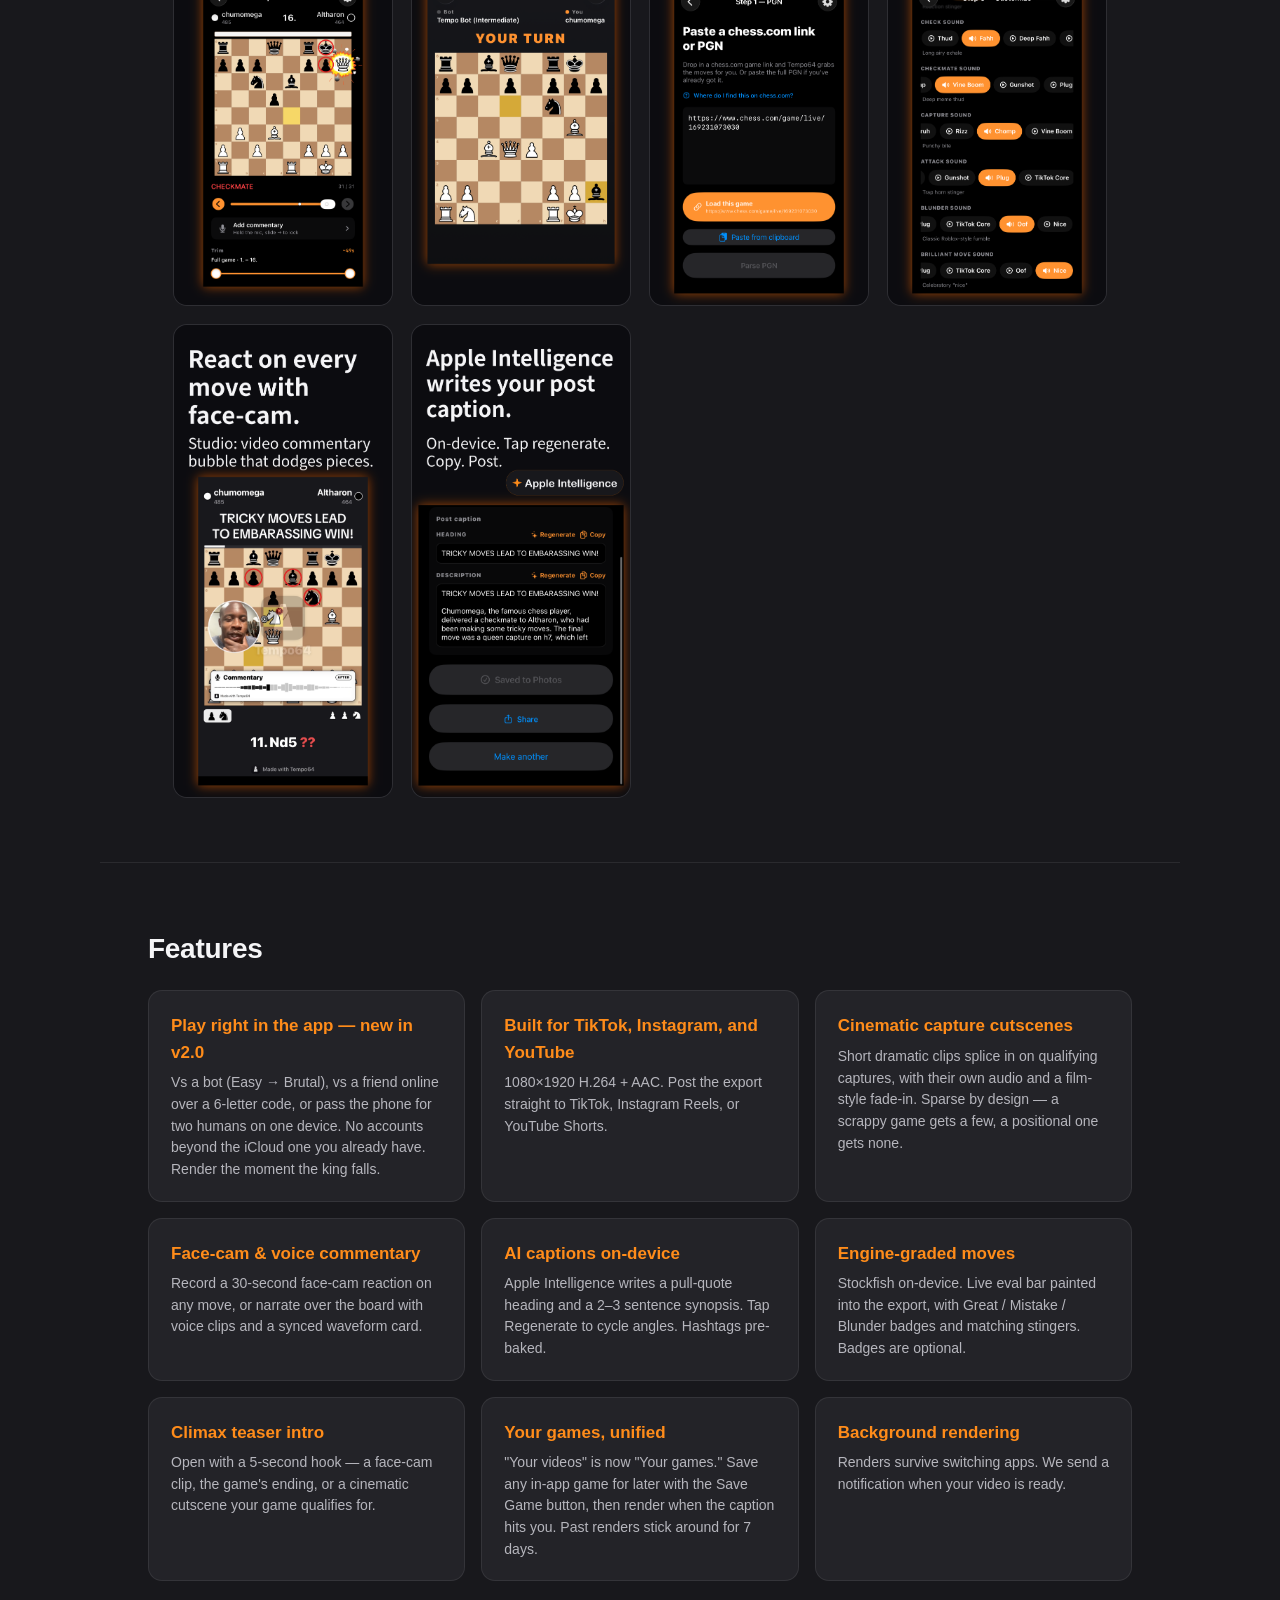
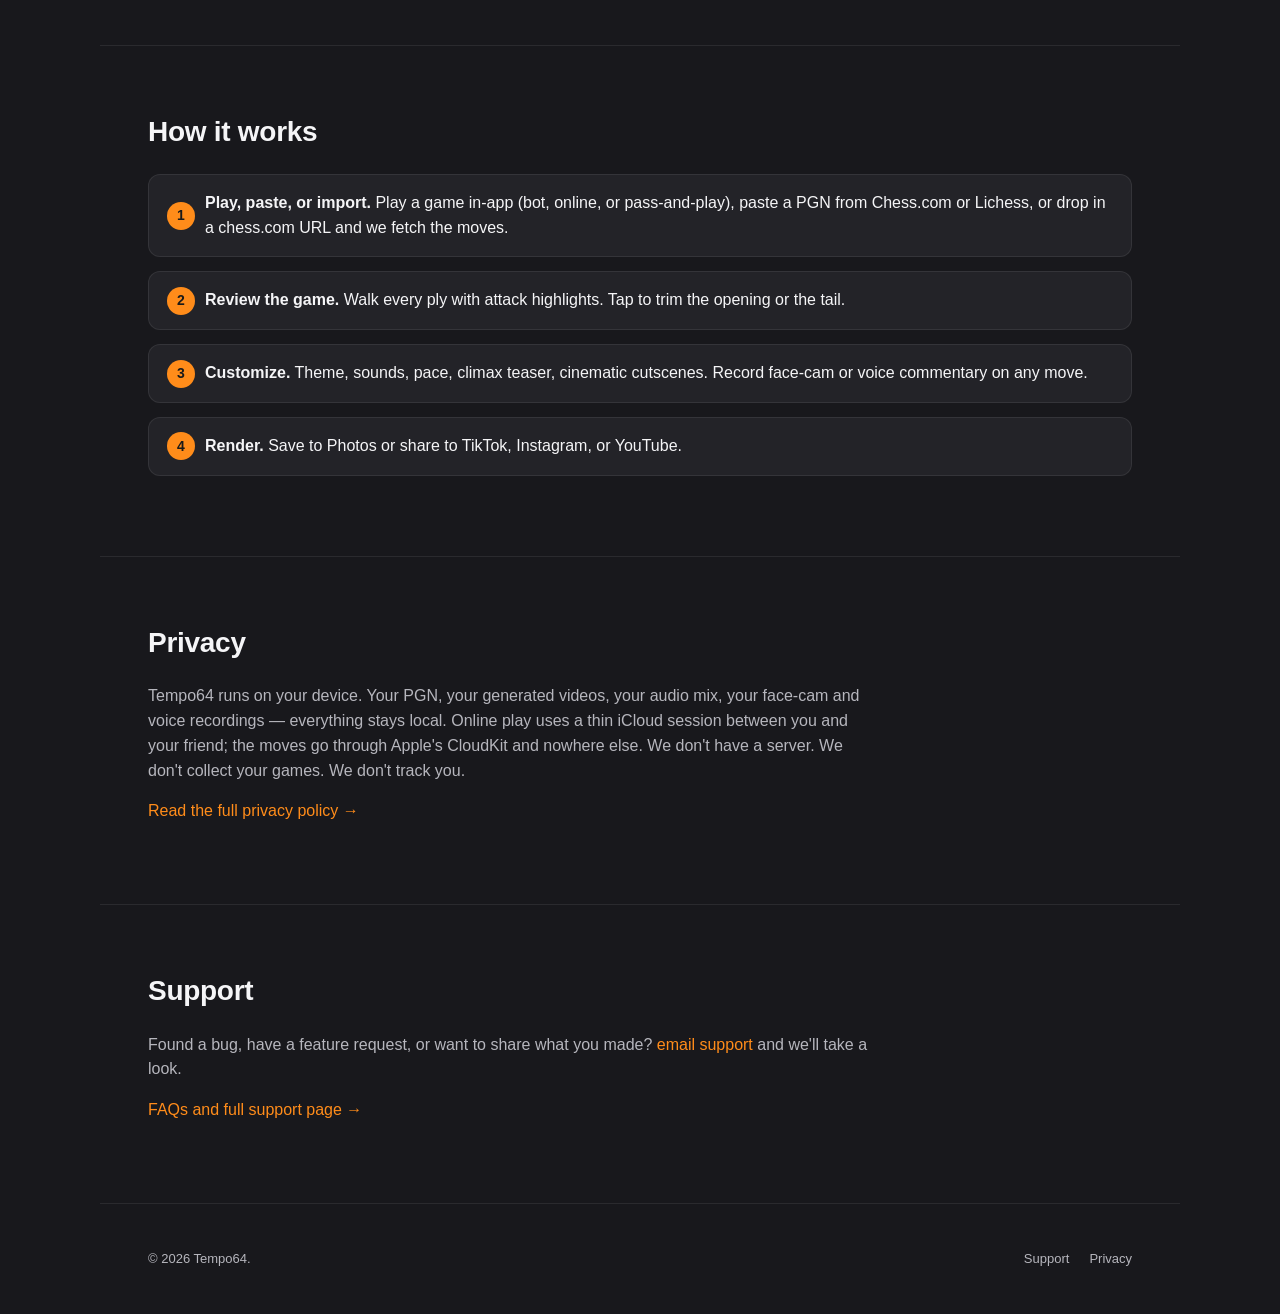
==== commit 76cc78ef: "v2.0 — lead with in-app play, refresh screenshots, new favicon + OG - Hero/tagline shifted to "Make " ====
--- a/index.html
+++ b/index.html
@@ -3,26 +3,26 @@
 <head>
   <meta charset="UTF-8" />
   <meta name="viewport" content="width=device-width, initial-scale=1.0" />
-  <title>Tempo64 — Chess games as vertical shorts for TikTok, Instagram, and YouTube</title>
-  <meta name="description" content="Turn any chess PGN into a vertical 9:16 short with cinematic sound, capture cutscenes, and AI-written captions. Built for TikTok, Instagram, and YouTube." />
-  <meta property="og:title" content="Tempo64 — Chess games as vertical shorts for TikTok, Instagram, and YouTube" />
-  <meta property="og:description" content="Paste a PGN, get a 9:16 video with cinematic sound, capture cutscenes, and AI-written captions. Post straight to TikTok, Instagram Reels, or YouTube Shorts." />
+  <title>Tempo64 — Play chess and turn it into a 30-second short for TikTok, Reels, and YouTube</title>
+  <meta name="description" content="Play vs a bot, a friend, or online — right inside the app — or paste a PGN / chess.com link. Tempo64 renders a 9:16 short with cinematic sound, capture cutscenes, and AI-written captions." />
+  <meta property="og:title" content="Tempo64 — Make a chess video in 30 seconds" />
+  <meta property="og:description" content="Play vs a bot, a friend, or online — or paste a chess.com link. Tempo64 renders a 9:16 short ready for TikTok, Instagram, and YouTube." />
   <meta property="og:type" content="website" />
-  <meta property="og:url" content="https://chumomega.github.io/tempo64-webpage/" />
-  <meta property="og:image" content="https://chumomega.github.io/tempo64-webpage/screenshots/og-cover.png" />
+  <meta property="og:url" content="https://tempo64.com/" />
+  <meta property="og:image" content="https://tempo64.com/screenshots/og-cover.png?v=2" />
   <meta name="twitter:card" content="summary_large_image" />
-  <meta name="twitter:image" content="https://chumomega.github.io/tempo64-webpage/screenshots/og-cover.png" />
-  <link rel="icon" type="image/png" href="icon.png" />
-  <link rel="apple-touch-icon" href="icon.png" />
+  <meta name="twitter:image" content="https://tempo64.com/screenshots/og-cover.png?v=2" />
+  <link rel="icon" type="image/png" href="icon.png?v=2" />
+  <link rel="apple-touch-icon" href="icon.png?v=2" />
   <link rel="stylesheet" href="style.css" />
 </head>
 <body>
   <header class="hero">
     <div class="container hero-inner">
-      <img class="logo" src="icon.png" alt="Tempo64 app icon" width="96" height="96" />
+      <img class="logo" src="icon.png?v=2" alt="Tempo64 app icon" width="96" height="96" />
       <h1>Tempo64</h1>
-      <p class="tagline">Chess games as vertical shorts.</p>
-      <p class="subtitle">Paste a PGN, get a 9:16 video with cinematic sound, capture cutscenes, and AI-written captions. Post straight to TikTok, Instagram Reels, or YouTube Shorts.</p>
+      <p class="tagline">Make a chess video in 30 seconds.</p>
+      <p class="subtitle">Play vs a bot, a friend, or online — right inside the app — or paste a PGN or chess.com link. Tempo64 renders a 9:16 short with cinematic sound, capture cutscenes, and AI-written captions. Post straight to TikTok, Instagram Reels, or YouTube Shorts.</p>
       <div class="cta-row">
         <a href="https://apps.apple.com/us/app/tempo64/id6764440731" class="btn btn-primary">Download on the App Store</a>
       </div>
@@ -31,24 +31,39 @@
 
   <main>
     <section class="container section">
+      <h2>What's new in v2.0</h2>
+      <p class="lede">
+        You don't need a PGN to make a Tempo64 video anymore. Play a game
+        <strong>inside the app</strong> — vs a bot, vs a friend over a
+        6-letter code, or pass the phone — then render the moment the king
+        falls. The board you're playing on uses the same animations, sound
+        effects, and capture cutscenes you see in the export.
+      </p>
+    </section>
+
+    <section class="container section">
       <h2>What it does</h2>
       <p class="lede">
-        Tempo64 takes any chess PGN — or a chess.com link — and turns it into a vertical 9:16
-        short ready to post on TikTok, Instagram, or YouTube. Every move plays a satisfying
-        thud. Captures get a punchy bite. Checks land with a dramatic <em>fahh</em>.
-        Checkmate hits with a ringing tail. And on qualifying captures, a short cinematic
-        cutscene fades in to dramatize the moment.
+        Tempo64 takes any chess game — played in-app, pasted as PGN, or
+        imported from a chess.com link — and turns it into a vertical 9:16
+        short ready to post on TikTok, Instagram, or YouTube. Every move
+        plays a satisfying thud. Captures get a punchy bite. Checks land
+        with a dramatic <em>fahh</em>. Checkmate hits with a ringing tail.
+        And on qualifying captures, a short cinematic cutscene fades in to
+        dramatize the moment.
       </p>
     </section>
 
     <section class="container section screenshots">
       <h2>See it in action</h2>
       <div class="screenshot-grid">
-        <img src="screenshots/iphone-01.png" alt="Paste a PGN. Or a chess.com link."
+        <img src="screenshots/iphone-01.png" alt="Make a chess video in 30 seconds."
              loading="lazy" width="1242" height="2688" />
-        <img src="screenshots/iphone-02.png" alt="Make every checkmate hit different."
+        <img src="screenshots/iphone-02.png" alt="Play right in the app — bot, friend, or online."
              loading="lazy" width="1242" height="2688" />
-        <img src="screenshots/iphone-03.png" alt="Ten sounds. Seven slots. Your remix."
+        <img src="screenshots/iphone-06.png" alt="Already played a game somewhere? Paste the link or PGN."
+             loading="lazy" width="1242" height="2688" />
+        <img src="screenshots/iphone-03.png" alt="Ten sounds. Five slots. Your remix."
              loading="lazy" width="1242" height="2688" />
         <img src="screenshots/iphone-04.png" alt="React on every move with face-cam."
              loading="lazy" width="1242" height="2688" />
@@ -60,6 +75,10 @@
     <section class="container section">
       <h2>Features</h2>
       <ul class="feature-grid">
+        <li>
+          <h3>Play right in the app — new in v2.0</h3>
+          <p>Vs a bot (Easy → Brutal), vs a friend online over a 6-letter code, or pass the phone for two humans on one device. No accounts beyond the iCloud one you already have. Render the moment the king falls.</p>
+        </li>
         <li>
           <h3>Built for TikTok, Instagram, and YouTube</h3>
           <p>1080×1920 H.264 + AAC. Post the export straight to TikTok, Instagram Reels, or YouTube Shorts.</p>
@@ -85,8 +104,8 @@
           <p>Open with a 5-second hook — a face-cam clip, the game's ending, or a cinematic cutscene your game qualifies for.</p>
         </li>
         <li>
-          <h3>Library &amp; regenerate</h3>
-          <p>Past renders stick around for 7 days. Tap Regenerate on any saved game to re-render with different sounds, themes, or commentary.</p>
+          <h3>Your games, unified</h3>
+          <p>"Your videos" is now "Your games." Save any in-app game for later with the Save Game button, then render when the caption hits you. Past renders stick around for 7 days.</p>
         </li>
         <li>
           <h3>Background rendering</h3>
@@ -98,7 +117,7 @@
     <section class="container section">
       <h2>How it works</h2>
       <ol class="steps">
-        <li><strong>Paste your PGN.</strong> From Chess.com, Lichess, or any standard export — or paste a chess.com URL and we fetch the moves.</li>
+        <li><strong>Play, paste, or import.</strong> Play a game in-app (bot, online, or pass-and-play), paste a PGN from Chess.com or Lichess, or drop in a chess.com URL and we fetch the moves.</li>
         <li><strong>Review the game.</strong> Walk every ply with attack highlights. Tap to trim the opening or the tail.</li>
         <li><strong>Customize.</strong> Theme, sounds, pace, climax teaser, cinematic cutscenes. Record face-cam or voice commentary on any move.</li>
         <li><strong>Render.</strong> Save to Photos or share to TikTok, Instagram, or YouTube.</li>
@@ -108,9 +127,12 @@
     <section class="container section privacy">
       <h2>Privacy</h2>
       <p>
-        Tempo64 runs entirely on your device. Your PGN, your generated videos, your audio mix,
-        your face-cam and voice recordings — everything stays local. We don't have a server.
-        We don't collect your games. We don't track you.
+        Tempo64 runs on your device. Your PGN, your generated videos, your
+        audio mix, your face-cam and voice recordings — everything stays
+        local. Online play uses a thin iCloud session between you and your
+        friend; the moves go through Apple's CloudKit and nowhere else. We
+        don't have a server. We don't collect your games. We don't track
+        you.
       </p>
       <p><a href="privacy.html">Read the full privacy policy →</a></p>
     </section>
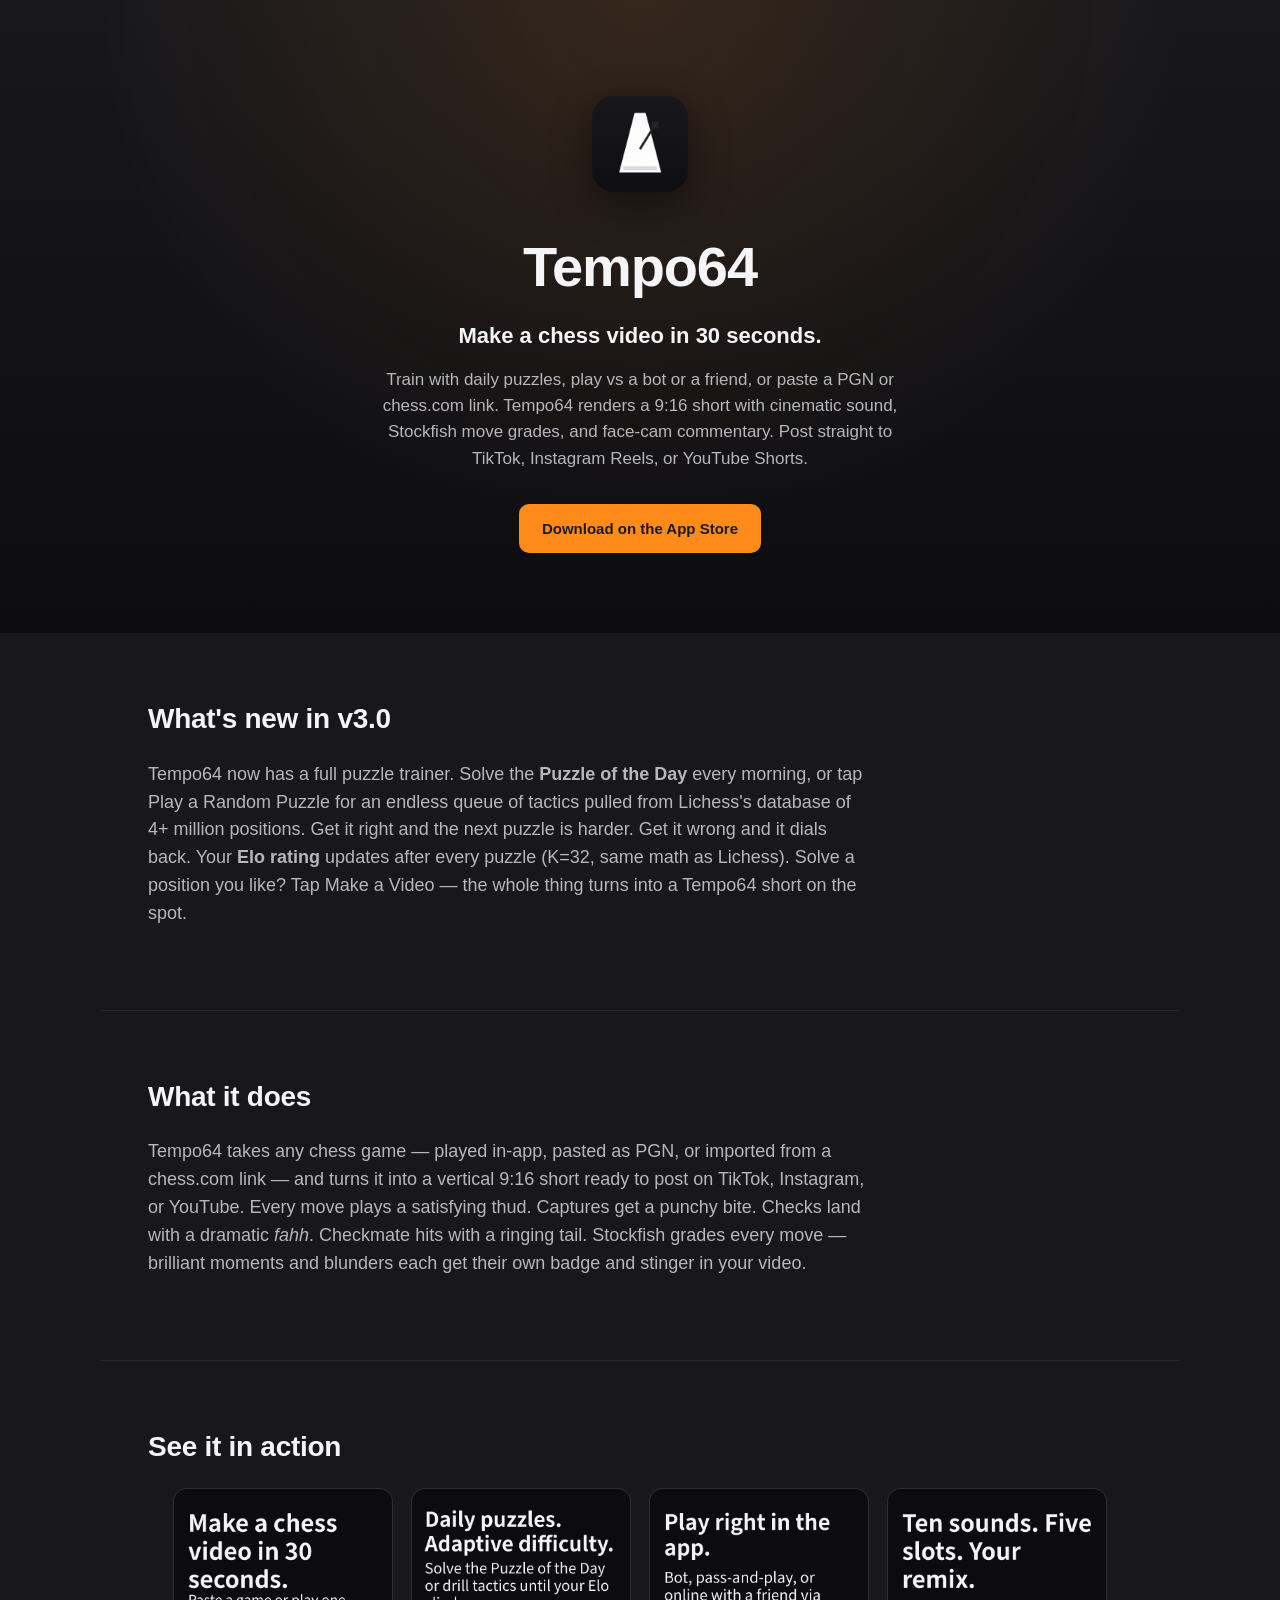
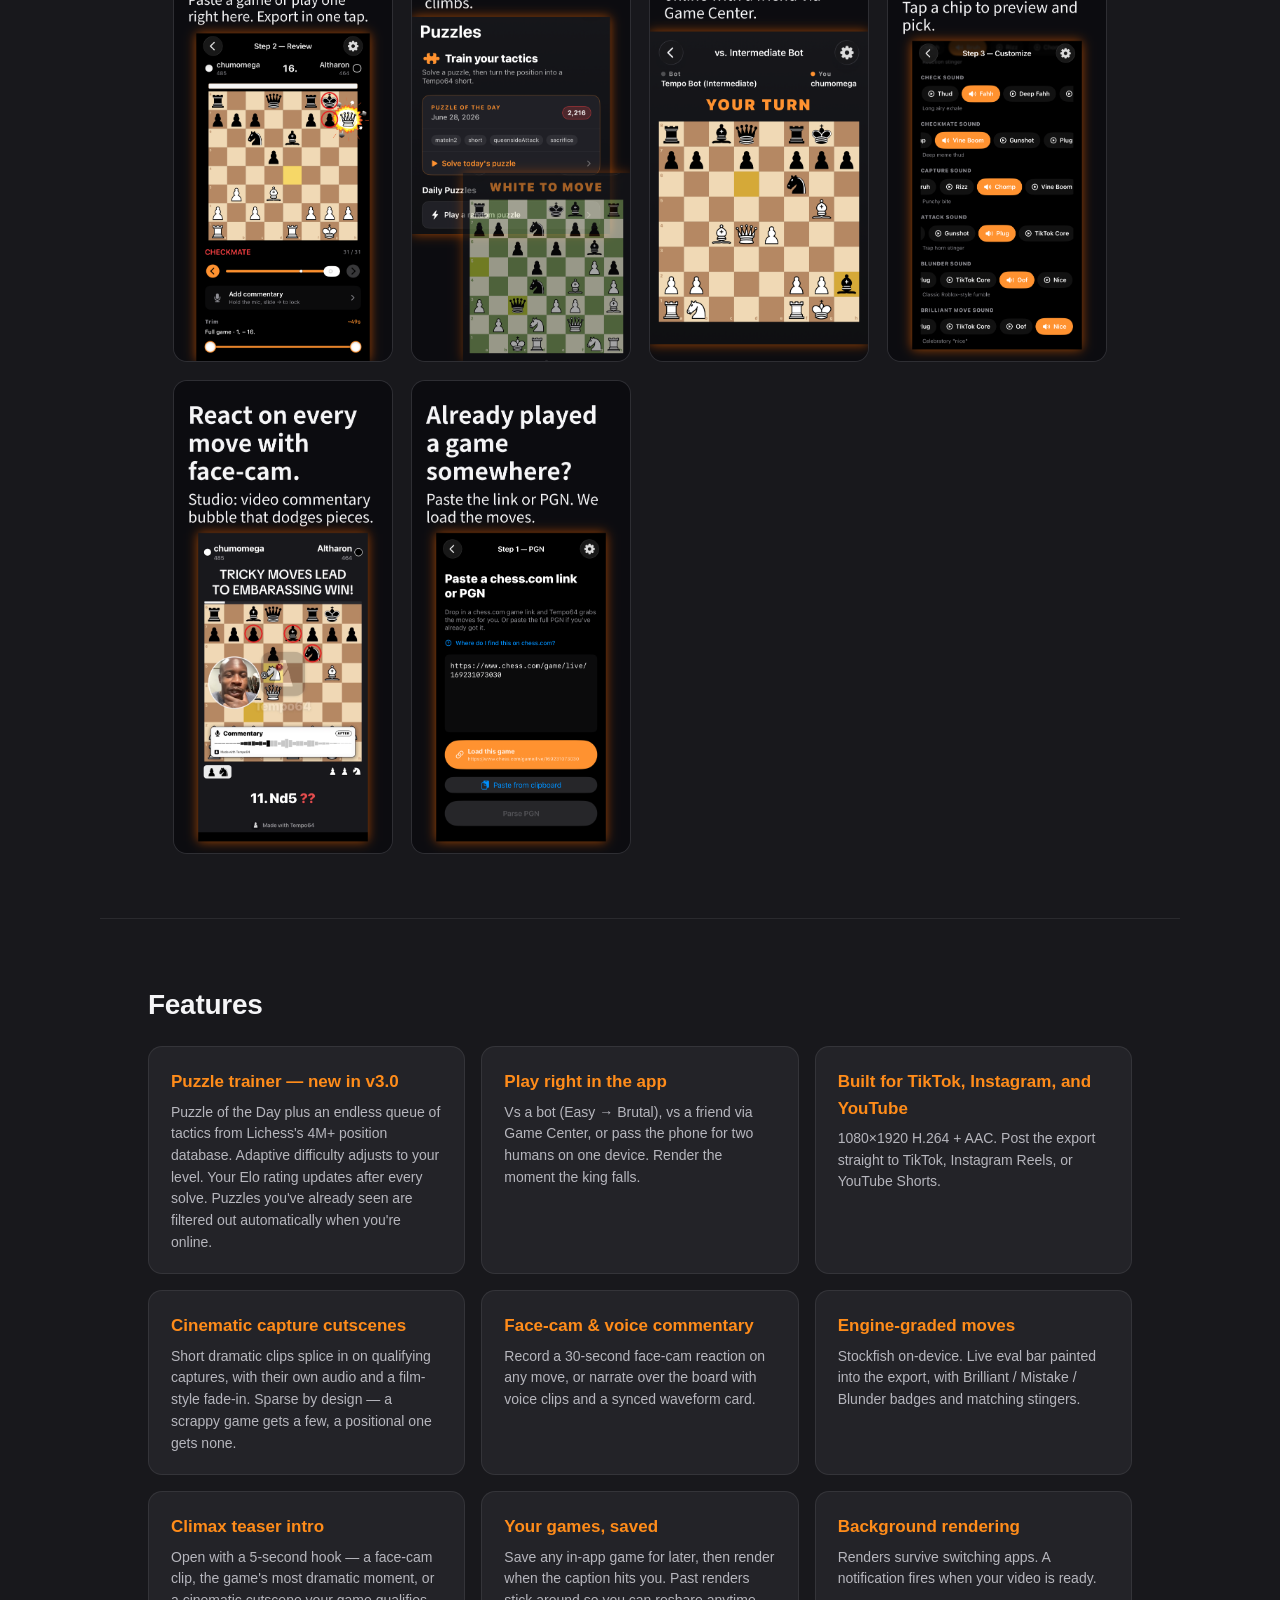
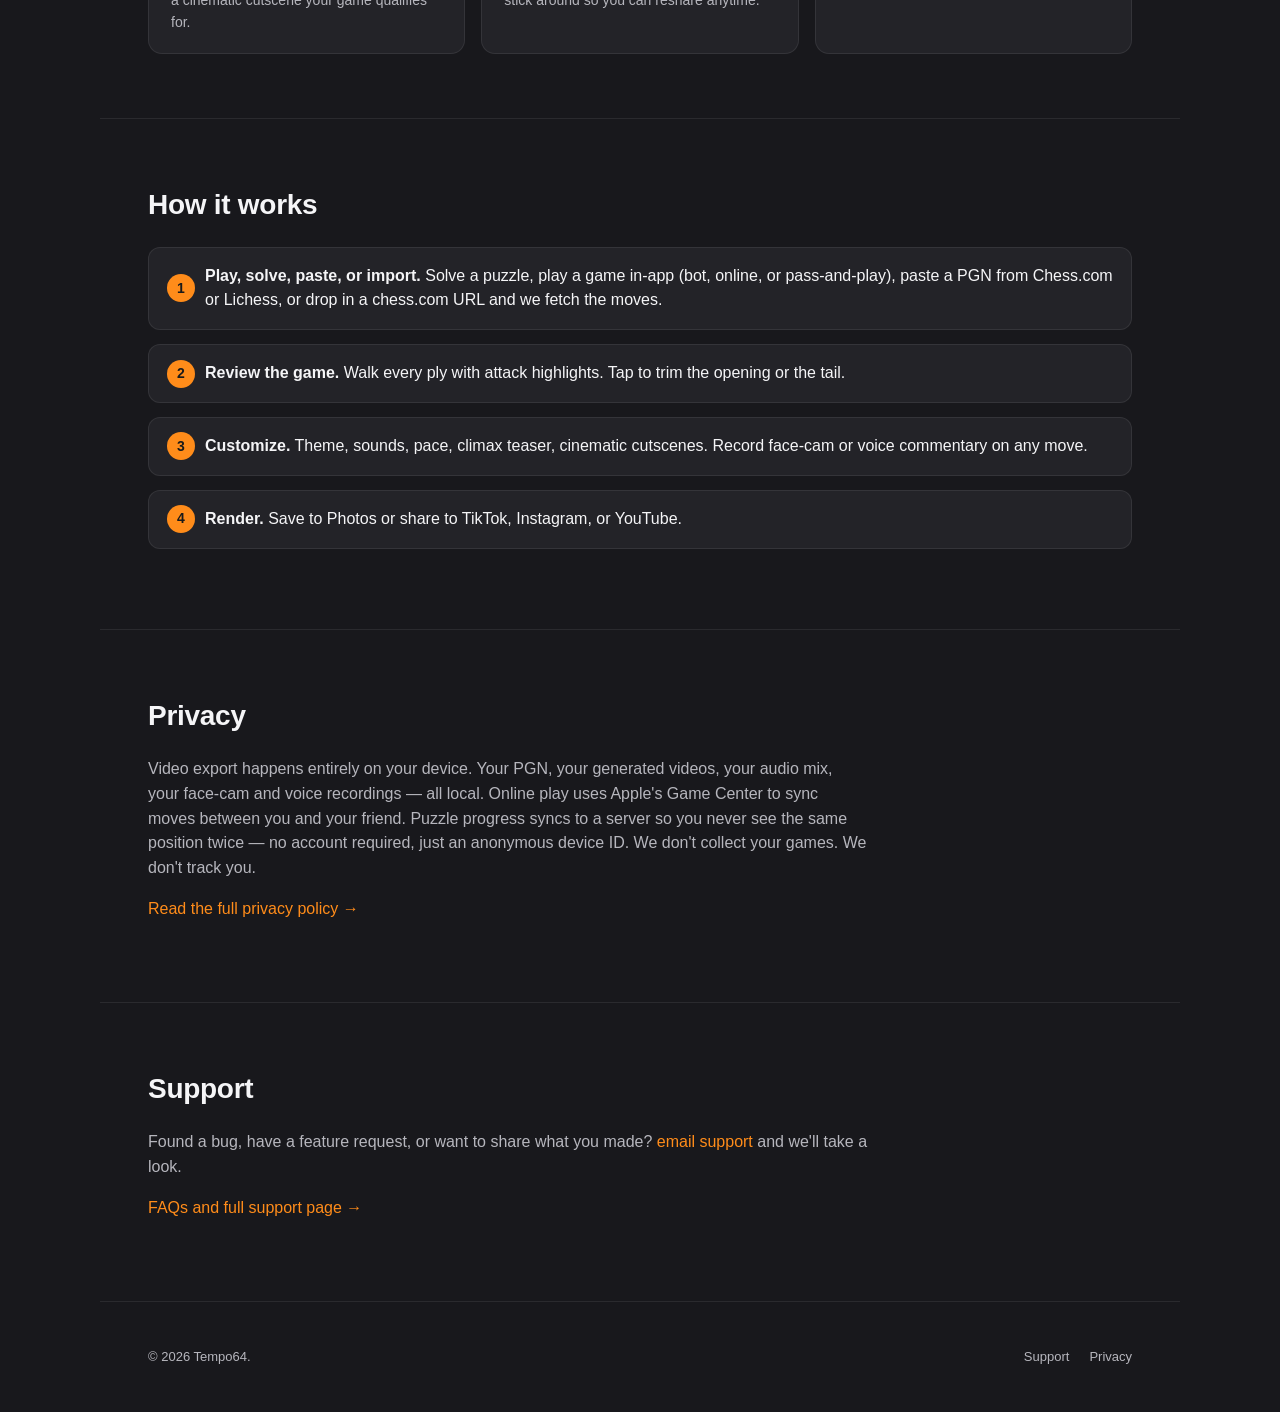
==== commit 63ea1848: "v3.0 — puzzle mode, updated screenshots, remove Apple Intelligence Co-Authored-By: Claude Sonnet 4.6" ====
--- a/index.html
+++ b/index.html
@@ -4,14 +4,14 @@
   <meta charset="UTF-8" />
   <meta name="viewport" content="width=device-width, initial-scale=1.0" />
   <title>Tempo64 — Play chess and turn it into a 30-second short for TikTok, Reels, and YouTube</title>
-  <meta name="description" content="Play vs a bot, a friend, or online — right inside the app — or paste a PGN / chess.com link. Tempo64 renders a 9:16 short with cinematic sound, capture cutscenes, and AI-written captions." />
+  <meta name="description" content="Solve daily puzzles, play vs a bot or a friend, or paste a PGN. Tempo64 renders a 9:16 short with cinematic sound, Stockfish move grades, and face-cam commentary." />
   <meta property="og:title" content="Tempo64 — Make a chess video in 30 seconds" />
-  <meta property="og:description" content="Play vs a bot, a friend, or online — or paste a chess.com link. Tempo64 renders a 9:16 short ready for TikTok, Instagram, and YouTube." />
+  <meta property="og:description" content="Solve daily puzzles, play vs a bot or a friend, or paste a chess.com link. Tempo64 renders a 9:16 short ready for TikTok, Instagram, and YouTube." />
   <meta property="og:type" content="website" />
   <meta property="og:url" content="https://tempo64.com/" />
-  <meta property="og:image" content="https://tempo64.com/screenshots/og-cover.png?v=2" />
+  <meta property="og:image" content="https://tempo64.com/screenshots/og-cover.png?v=3" />
   <meta name="twitter:card" content="summary_large_image" />
-  <meta name="twitter:image" content="https://tempo64.com/screenshots/og-cover.png?v=2" />
+  <meta name="twitter:image" content="https://tempo64.com/screenshots/og-cover.png?v=3" />
   <link rel="icon" type="image/png" href="icon.png?v=2" />
   <link rel="apple-touch-icon" href="icon.png?v=2" />
   <link rel="stylesheet" href="style.css" />
@@ -22,7 +22,7 @@
       <img class="logo" src="icon.png?v=2" alt="Tempo64 app icon" width="96" height="96" />
       <h1>Tempo64</h1>
       <p class="tagline">Make a chess video in 30 seconds.</p>
-      <p class="subtitle">Play vs a bot, a friend, or online — right inside the app — or paste a PGN or chess.com link. Tempo64 renders a 9:16 short with cinematic sound, capture cutscenes, and AI-written captions. Post straight to TikTok, Instagram Reels, or YouTube Shorts.</p>
+      <p class="subtitle">Train with daily puzzles, play vs a bot or a friend, or paste a PGN or chess.com link. Tempo64 renders a 9:16 short with cinematic sound, Stockfish move grades, and face-cam commentary. Post straight to TikTok, Instagram Reels, or YouTube Shorts.</p>
       <div class="cta-row">
         <a href="https://apps.apple.com/us/app/tempo64/id6764440731" class="btn btn-primary">Download on the App Store</a>
       </div>
@@ -31,13 +31,16 @@
 
   <main>
     <section class="container section">
-      <h2>What's new in v2.0</h2>
+      <h2>What's new in v3.0</h2>
       <p class="lede">
-        You don't need a PGN to make a Tempo64 video anymore. Play a game
-        <strong>inside the app</strong> — vs a bot, vs a friend over a
-        6-letter code, or pass the phone — then render the moment the king
-        falls. The board you're playing on uses the same animations, sound
-        effects, and capture cutscenes you see in the export.
+        Tempo64 now has a full puzzle trainer. Solve the
+        <strong>Puzzle of the Day</strong> every morning, or tap Play a Random
+        Puzzle for an endless queue of tactics pulled from Lichess's database
+        of 4+ million positions. Get it right and the next puzzle is harder.
+        Get it wrong and it dials back. Your <strong>Elo rating</strong>
+        updates after every puzzle (K=32, same math as Lichess). Solve a
+        position you like? Tap Make a Video — the whole thing turns into a
+        Tempo64 short on the spot.
       </p>
     </section>
 
@@ -49,8 +52,8 @@
         short ready to post on TikTok, Instagram, or YouTube. Every move
         plays a satisfying thud. Captures get a punchy bite. Checks land
         with a dramatic <em>fahh</em>. Checkmate hits with a ringing tail.
-        And on qualifying captures, a short cinematic cutscene fades in to
-        dramatize the moment.
+        Stockfish grades every move — brilliant moments and blunders each
+        get their own badge and stinger in your video.
       </p>
     </section>
 
@@ -59,15 +62,15 @@
       <div class="screenshot-grid">
         <img src="screenshots/iphone-01.png" alt="Make a chess video in 30 seconds."
              loading="lazy" width="1242" height="2688" />
-        <img src="screenshots/iphone-02.png" alt="Play right in the app — bot, friend, or online."
+        <img src="screenshots/iphone-02.png" alt="Daily puzzles. Adaptive difficulty."
+             loading="lazy" width="1242" height="2688" />
+        <img src="screenshots/iphone-03.png" alt="Play right in the app — bot, friend, or online via Game Center."
+             loading="lazy" width="1242" height="2688" />
+        <img src="screenshots/iphone-04.png" alt="Ten sounds. Five slots. Your remix."
+             loading="lazy" width="1242" height="2688" />
+        <img src="screenshots/iphone-05.png" alt="React on every move with face-cam."
              loading="lazy" width="1242" height="2688" />
         <img src="screenshots/iphone-06.png" alt="Already played a game somewhere? Paste the link or PGN."
-             loading="lazy" width="1242" height="2688" />
-        <img src="screenshots/iphone-03.png" alt="Ten sounds. Five slots. Your remix."
-             loading="lazy" width="1242" height="2688" />
-        <img src="screenshots/iphone-04.png" alt="React on every move with face-cam."
-             loading="lazy" width="1242" height="2688" />
-        <img src="screenshots/iphone-05.png" alt="Apple Intelligence writes your post caption."
              loading="lazy" width="1242" height="2688" />
       </div>
     </section>
@@ -76,8 +79,12 @@
       <h2>Features</h2>
       <ul class="feature-grid">
         <li>
-          <h3>Play right in the app — new in v2.0</h3>
-          <p>Vs a bot (Easy → Brutal), vs a friend online over a 6-letter code, or pass the phone for two humans on one device. No accounts beyond the iCloud one you already have. Render the moment the king falls.</p>
+          <h3>Puzzle trainer — new in v3.0</h3>
+          <p>Puzzle of the Day plus an endless queue of tactics from Lichess's 4M+ position database. Adaptive difficulty adjusts to your level. Your Elo rating updates after every solve. Puzzles you've already seen are filtered out automatically when you're online.</p>
+        </li>
+        <li>
+          <h3>Play right in the app</h3>
+          <p>Vs a bot (Easy → Brutal), vs a friend via Game Center, or pass the phone for two humans on one device. Render the moment the king falls.</p>
         </li>
         <li>
           <h3>Built for TikTok, Instagram, and YouTube</h3>
@@ -92,24 +99,20 @@
           <p>Record a 30-second face-cam reaction on any move, or narrate over the board with voice clips and a synced waveform card.</p>
         </li>
         <li>
-          <h3>AI captions on-device</h3>
-          <p>Apple Intelligence writes a pull-quote heading and a 2–3 sentence synopsis. Tap Regenerate to cycle angles. Hashtags pre-baked.</p>
-        </li>
-        <li>
           <h3>Engine-graded moves</h3>
-          <p>Stockfish on-device. Live eval bar painted into the export, with Great / Mistake / Blunder badges and matching stingers. Badges are optional.</p>
+          <p>Stockfish on-device. Live eval bar painted into the export, with Brilliant / Mistake / Blunder badges and matching stingers.</p>
         </li>
         <li>
           <h3>Climax teaser intro</h3>
-          <p>Open with a 5-second hook — a face-cam clip, the game's ending, or a cinematic cutscene your game qualifies for.</p>
+          <p>Open with a 5-second hook — a face-cam clip, the game's most dramatic moment, or a cinematic cutscene your game qualifies for.</p>
         </li>
         <li>
-          <h3>Your games, unified</h3>
-          <p>"Your videos" is now "Your games." Save any in-app game for later with the Save Game button, then render when the caption hits you. Past renders stick around for 7 days.</p>
+          <h3>Your games, saved</h3>
+          <p>Save any in-app game for later, then render when the caption hits you. Past renders stick around so you can reshare anytime.</p>
         </li>
         <li>
           <h3>Background rendering</h3>
-          <p>Renders survive switching apps. We send a notification when your video is ready.</p>
+          <p>Renders survive switching apps. A notification fires when your video is ready.</p>
         </li>
       </ul>
     </section>
@@ -117,7 +120,7 @@
     <section class="container section">
       <h2>How it works</h2>
       <ol class="steps">
-        <li><strong>Play, paste, or import.</strong> Play a game in-app (bot, online, or pass-and-play), paste a PGN from Chess.com or Lichess, or drop in a chess.com URL and we fetch the moves.</li>
+        <li><strong>Play, solve, paste, or import.</strong> Solve a puzzle, play a game in-app (bot, online, or pass-and-play), paste a PGN from Chess.com or Lichess, or drop in a chess.com URL and we fetch the moves.</li>
         <li><strong>Review the game.</strong> Walk every ply with attack highlights. Tap to trim the opening or the tail.</li>
         <li><strong>Customize.</strong> Theme, sounds, pace, climax teaser, cinematic cutscenes. Record face-cam or voice commentary on any move.</li>
         <li><strong>Render.</strong> Save to Photos or share to TikTok, Instagram, or YouTube.</li>
@@ -127,12 +130,12 @@
     <section class="container section privacy">
       <h2>Privacy</h2>
       <p>
-        Tempo64 runs on your device. Your PGN, your generated videos, your
-        audio mix, your face-cam and voice recordings — everything stays
-        local. Online play uses a thin iCloud session between you and your
-        friend; the moves go through Apple's CloudKit and nowhere else. We
-        don't have a server. We don't collect your games. We don't track
-        you.
+        Video export happens entirely on your device. Your PGN, your generated
+        videos, your audio mix, your face-cam and voice recordings — all local.
+        Online play uses Apple's Game Center to sync moves between you and your
+        friend. Puzzle progress syncs to a server so you never see the same
+        position twice — no account required, just an anonymous device ID.
+        We don't collect your games. We don't track you.
       </p>
       <p><a href="privacy.html">Read the full privacy policy →</a></p>
     </section>
